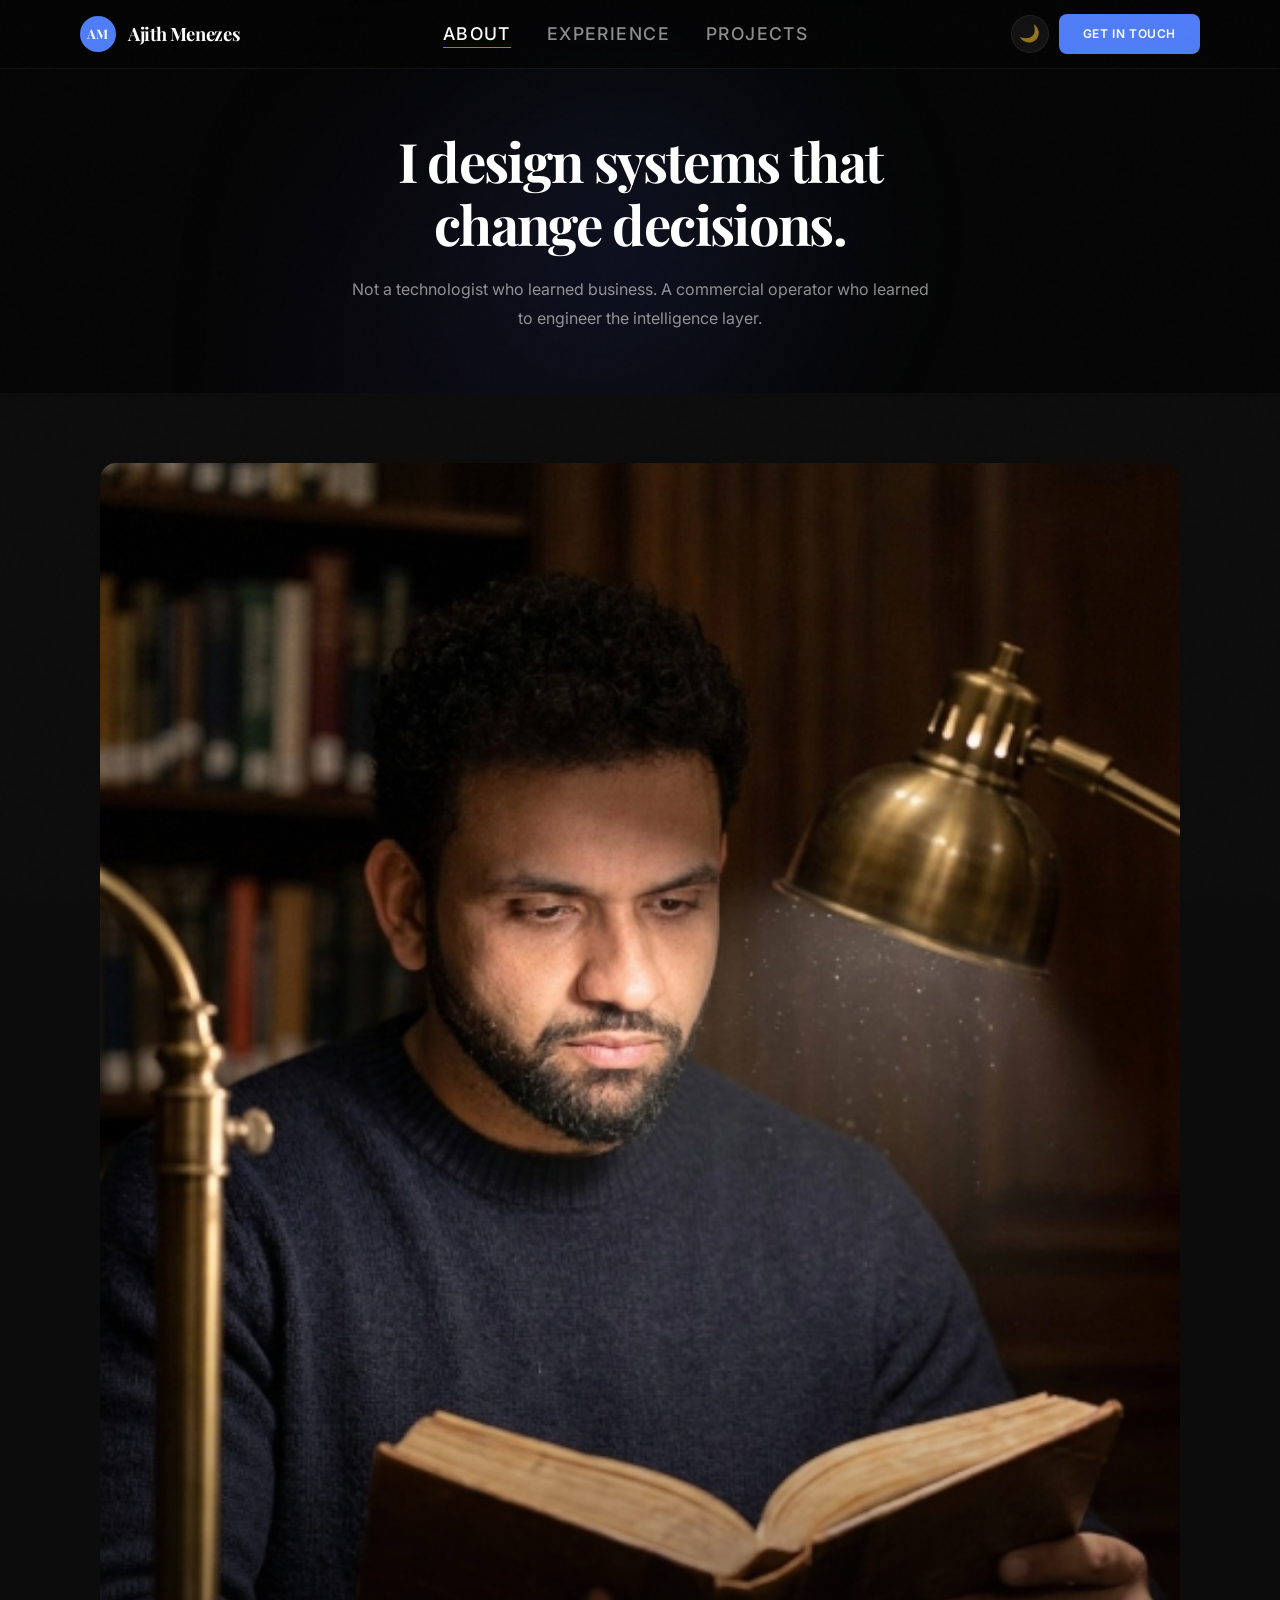
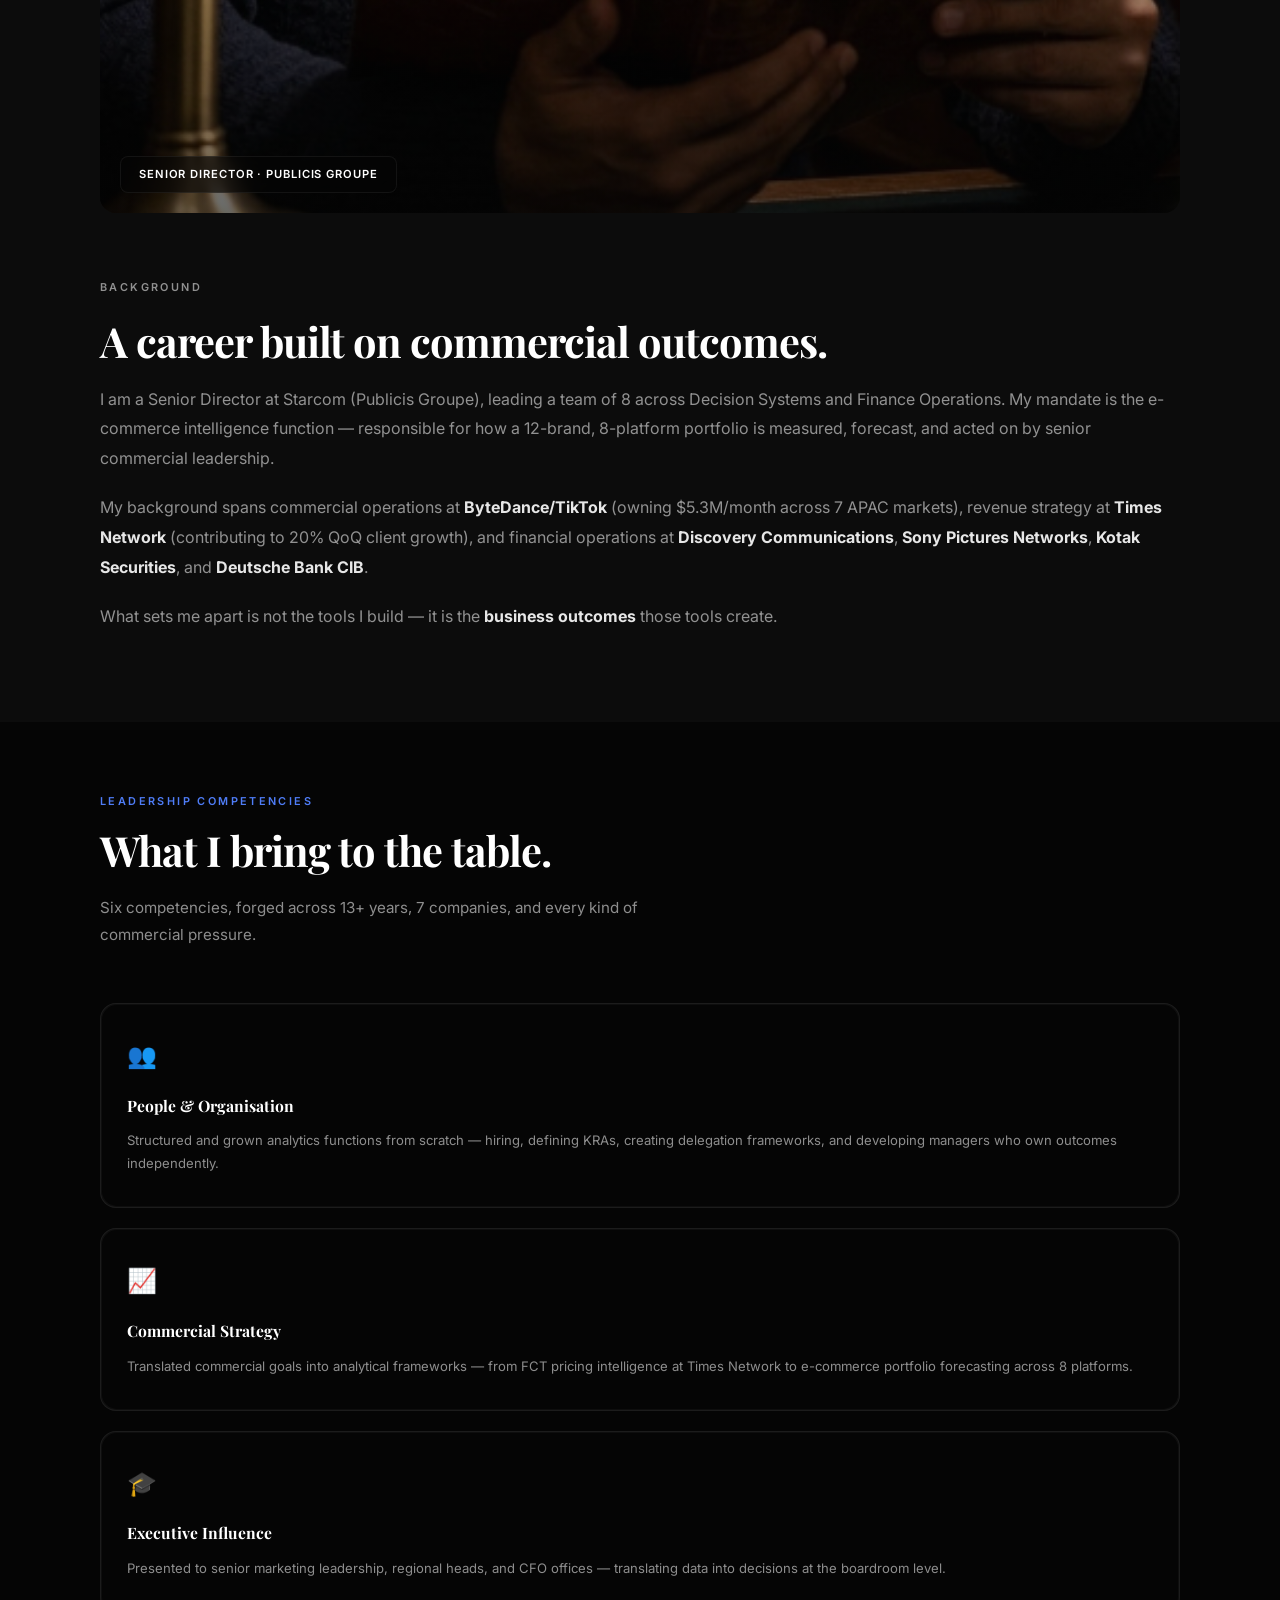
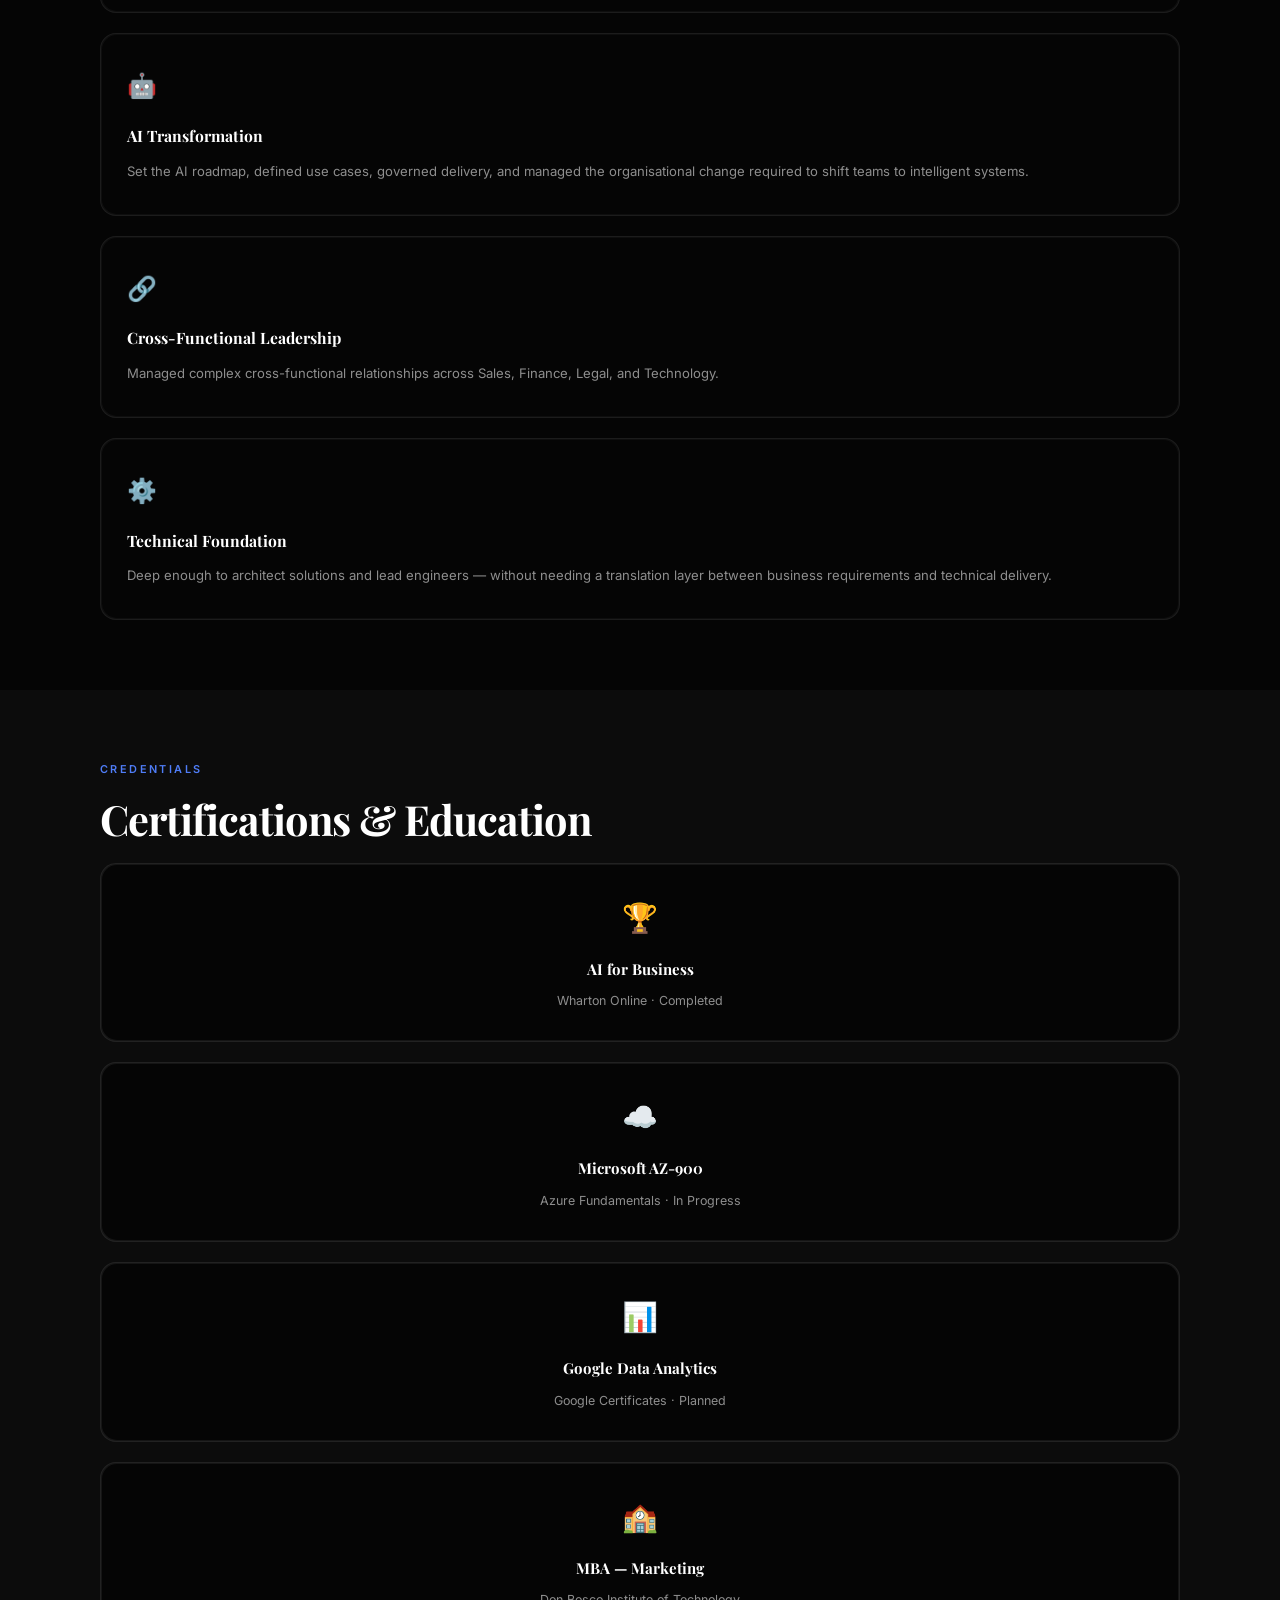
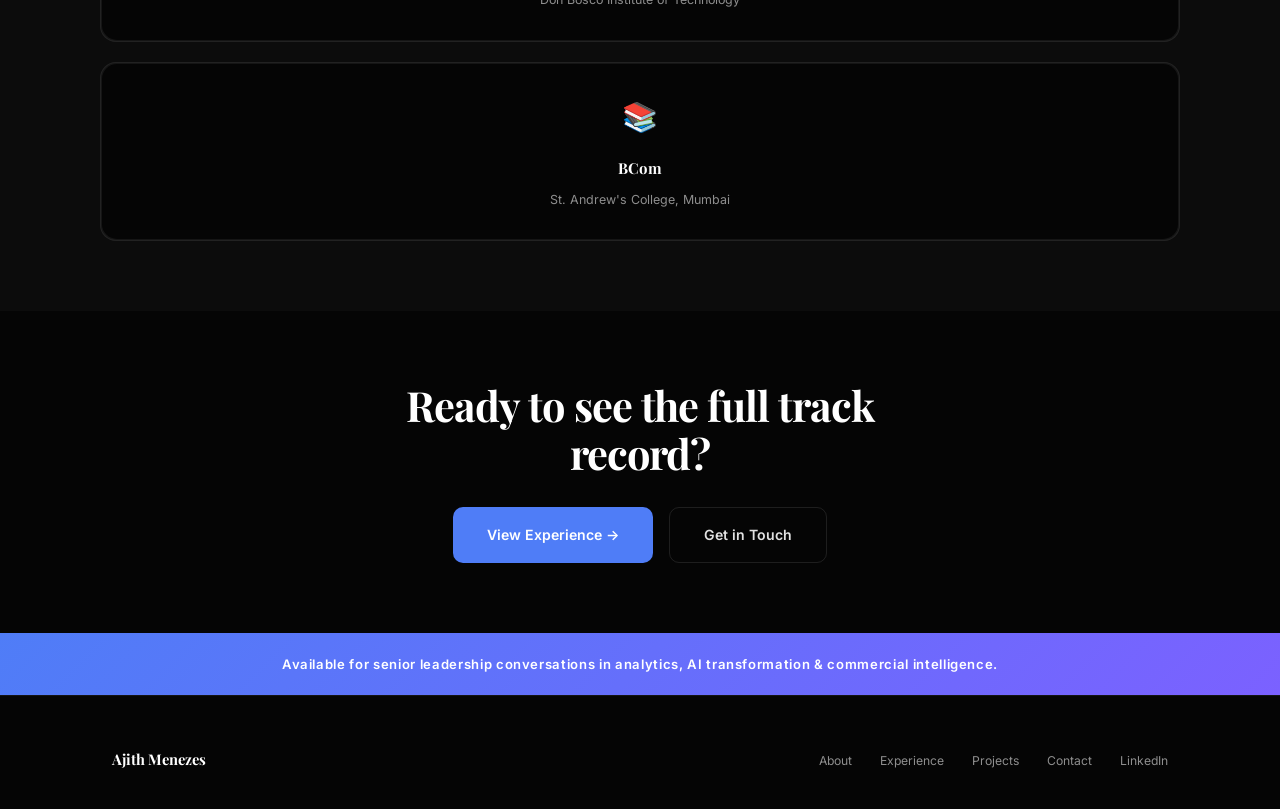
==== about.html @ eeacd7fd "Add files via upload" ====
<!DOCTYPE html>
<html lang="en" data-theme="dark">
<head>
  <meta charset="UTF-8" />
  <meta name="viewport" content="width=device-width, initial-scale=1.0" />
  <title>About — Ajith Menezes</title>
  <meta name="description" content="A commercial operator who learned to engineer the intelligence layer." />
  <link rel="icon" href="data:image/svg+xml,<svg xmlns='http://www.w3.org/2000/svg' viewBox='0 0 64 64'><rect width='64' height='64' rx='8' fill='%231B4FD8'/><text x='50%25' y='50%25' dominant-baseline='central' text-anchor='middle' font-family='Georgia,serif' font-weight='700' font-size='22' fill='white'>AM</text></svg>" />
  <link rel="preconnect" href="https://fonts.googleapis.com" />
  <link rel="preconnect" href="https://fonts.gstatic.com" crossorigin />
  <link href="https://fonts.googleapis.com/css2?family=DM+Serif+Display&family=Inter:wght@400;500;600;700&family=Playfair+Display:wght@700&display=swap" rel="stylesheet" />
  <link rel="stylesheet" href="styles.css" />
  <script>(function(){var t=localStorage.getItem("theme")||"dark";document.documentElement.setAttribute("data-theme",t)})();</script>
</head>
<body>

  <a href="#main" class="skip-link">Skip to main content</a>
  <div class="nav-overlay" aria-hidden="true"></div>
  <nav class="nav" role="navigation" aria-label="Main Navigation">
    <div class="nav-inner">
      <a href="index.html" class="nav-logo"><span class="nav-initials">AM</span> Ajith Menezes</a>
      <ul class="nav-links"><li><a href="about.html" class="active">About</a></li><li><a href="experience.html">Experience</a></li><li><a href="projects.html">Projects</a></li></ul>
      <div class="nav-actions"><button class="theme-toggle" aria-label="Toggle theme">&#127769;</button><button class="menu-toggle" aria-label="Open menu" aria-expanded="false"><span></span><span></span><span></span></button><a href="contact.html" class="nav-cta">Get in Touch</a></div>
    </div>
  </nav>
  <main id="main">
    <section class="page-hero"><h1 class="reveal">I design systems that<br />change decisions.</h1><p class="reveal reveal-delay-1">Not a technologist who learned business. A commercial operator who learned to engineer the intelligence layer.</p></section>
    <section class="section intro"><div class="container"><div class="intro-grid">
      <div class="intro-img-wrap reveal"><img src="[data-uri]" alt="Ajith Menezes" width="500" height="625" /><span class="intro-tag">Senior Director &middot; Publicis Groupe</span></div>
      <div class="intro-text"><p class="section-label reveal">Background</p><h2 class="section-title reveal reveal-delay-1">A career built on commercial outcomes.</h2><p class="reveal reveal-delay-2">I am a Senior Director at Starcom (Publicis Groupe), leading a team of 8 across Decision Systems and Finance Operations. My mandate is the e-commerce intelligence function &mdash; responsible for how a 12-brand, 8-platform portfolio is measured, forecast, and acted on by senior commercial leadership.</p><p class="reveal reveal-delay-3">My background spans commercial operations at <strong>ByteDance/TikTok</strong> (owning $5.3M/month across 7 APAC markets), revenue strategy at <strong>Times Network</strong> (contributing to 20% QoQ client growth), and financial operations at <strong>Discovery Communications</strong>, <strong>Sony Pictures Networks</strong>, <strong>Kotak Securities</strong>, and <strong>Deutsche Bank CIB</strong>.</p><p class="reveal reveal-delay-4">What sets me apart is not the tools I build &mdash; it is the <strong>business outcomes</strong> those tools create.</p></div></div></div></section>
    <section class="section"><div class="container"><p class="section-label reveal">Leadership Competencies</p><h2 class="section-title reveal reveal-delay-1">What I bring to the table.</h2><p class="section-sub reveal reveal-delay-2">Six competencies, forged across 13+ years, 7 companies, and every kind of commercial pressure.</p><div class="feat-grid"><div class="feat-card reveal"><div class="feat-icon">&#128101;</div><h3>People &amp; Organisation</h3><p>Structured and grown analytics functions from scratch &mdash; hiring, defining KRAs, creating delegation frameworks, and developing managers who own outcomes independently.</p></div><div class="feat-card reveal reveal-delay-1"><div class="feat-icon">&#128200;</div><h3>Commercial Strategy</h3><p>Translated commercial goals into analytical frameworks &mdash; from FCT pricing intelligence at Times Network to e-commerce portfolio forecasting across 8 platforms.</p></div><div class="feat-card reveal reveal-delay-2"><div class="feat-icon">&#127891;</div><h3>Executive Influence</h3><p>Presented to senior marketing leadership, regional heads, and CFO offices &mdash; translating data into decisions at the boardroom level.</p></div><div class="feat-card reveal reveal-delay-3"><div class="feat-icon">&#129302;</div><h3>AI Transformation</h3><p>Set the AI roadmap, defined use cases, governed delivery, and managed the organisational change required to shift teams to intelligent systems.</p></div><div class="feat-card reveal reveal-delay-4"><div class="feat-icon">&#128279;</div><h3>Cross-Functional Leadership</h3><p>Managed complex cross-functional relationships across Sales, Finance, Legal, and Technology.</p></div><div class="feat-card reveal reveal-delay-5"><div class="feat-icon">&#9881;&#65039;</div><h3>Technical Foundation</h3><p>Deep enough to architect solutions and lead engineers &mdash; without needing a translation layer between business requirements and technical delivery.</p></div></div></div></section>
    <section class="section" style="background:var(--bg-alt);"><div class="container"><p class="section-label reveal">Credentials</p><h2 class="section-title reveal reveal-delay-1">Certifications &amp; Education</h2><div class="cert-grid"><div class="cert-card reveal"><div class="cert-icon">&#127942;</div><h4>AI for Business</h4><p>Wharton Online &middot; Completed</p></div><div class="cert-card reveal reveal-delay-1"><div class="cert-icon">&#9729;&#65039;</div><h4>Microsoft AZ-900</h4><p>Azure Fundamentals &middot; In Progress</p></div><div class="cert-card reveal reveal-delay-2"><div class="cert-icon">&#128202;</div><h4>Google Data Analytics</h4><p>Google Certificates &middot; Planned</p></div></div><div class="cert-grid" style="margin-top:20px;"><div class="cert-card reveal"><div class="cert-icon">&#127979;</div><h4>MBA &mdash; Marketing</h4><p>Don Bosco Institute of Technology</p></div><div class="cert-card reveal reveal-delay-1"><div class="cert-icon">&#128218;</div><h4>BCom</h4><p>St. Andrew&#39;s College, Mumbai</p></div></div></div></section>
    <section class="section" style="text-align:center;"><div class="container"><h2 class="section-title reveal" style="max-width:600px;margin:0 auto;">Ready to see the full track record?</h2><div class="hero-btns reveal reveal-delay-1" style="justify-content:center;margin-top:30px;"><a href="experience.html" class="btn-primary">View Experience &rarr;</a><a href="contact.html" class="btn-outline">Get in Touch</a></div></div></section>
  </main>

  <section class="open-bar"><p>Available for senior leadership conversations in analytics, AI transformation &amp; commercial intelligence.</p></section>
  <footer class="footer" role="contentinfo"><div class="footer-inner"><div class="footer-left">Ajith Menezes</div><ul class="footer-links"><li><a href="about.html">About</a></li><li><a href="experience.html">Experience</a></li><li><a href="projects.html">Projects</a></li><li><a href="contact.html">Contact</a></li><li><a href="https://www.linkedin.com/in/ajith-m-36b54a186" target="_blank" rel="noopener noreferrer">LinkedIn</a></li></ul></div></footer>

  <script>
    (()=>{const r=document.querySelectorAll(".reveal");if(!r.length)return;const o=new IntersectionObserver(e=>{e.forEach(en=>{if(en.isIntersecting){en.target.classList.add("active");o.unobserve(en.target)}})},{threshold:.12,rootMargin:"0px 0px -30px 0px"});r.forEach(el=>o.observe(el))})();
  </script>

<script>
  (()=>{
    const menuBtn = document.querySelector('.menu-toggle');
    const navLinks = document.querySelector('.nav-links');
    const overlay = document.querySelector('.nav-overlay');
    if (!menuBtn || !navLinks || !overlay) return;

    function openMenu() {
      navLinks.classList.add('open');
      overlay.classList.add('open');
      menuBtn.setAttribute('aria-expanded', 'true');
      document.body.style.overflow = 'hidden';
    }

    function closeMenu() {
      navLinks.classList.remove('open');
      overlay.classList.remove('open');
      menuBtn.setAttribute('aria-expanded', 'false');
      document.body.style.overflow = '';
    }

    menuBtn.addEventListener('click', () => {
      navLinks.classList.contains('open') ? closeMenu() : openMenu();
    });

    overlay.addEventListener('click', closeMenu);

    navLinks.querySelectorAll('a').forEach(a => {
      a.addEventListener('click', closeMenu);
    });

    document.addEventListener('keydown', e => {
      if (e.key === 'Escape') closeMenu();
    });
  })();
</script>
</body></html>
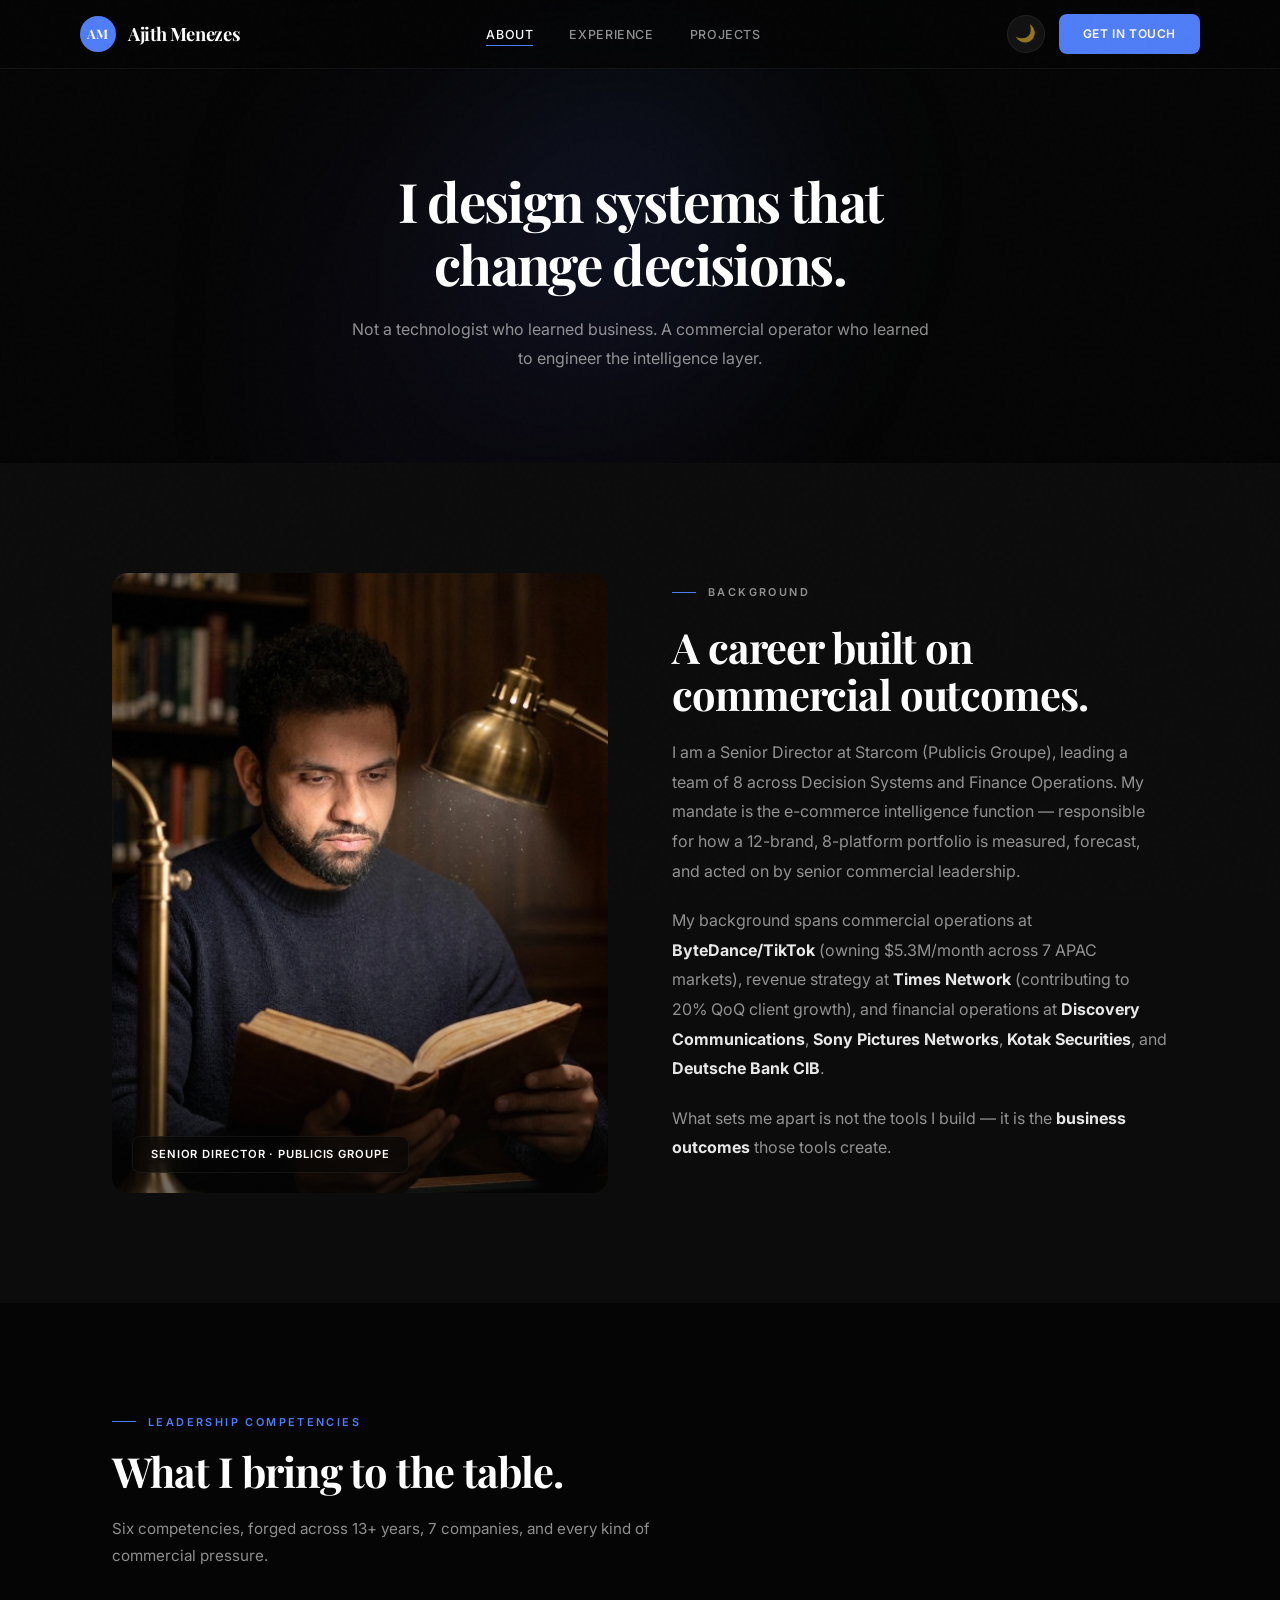
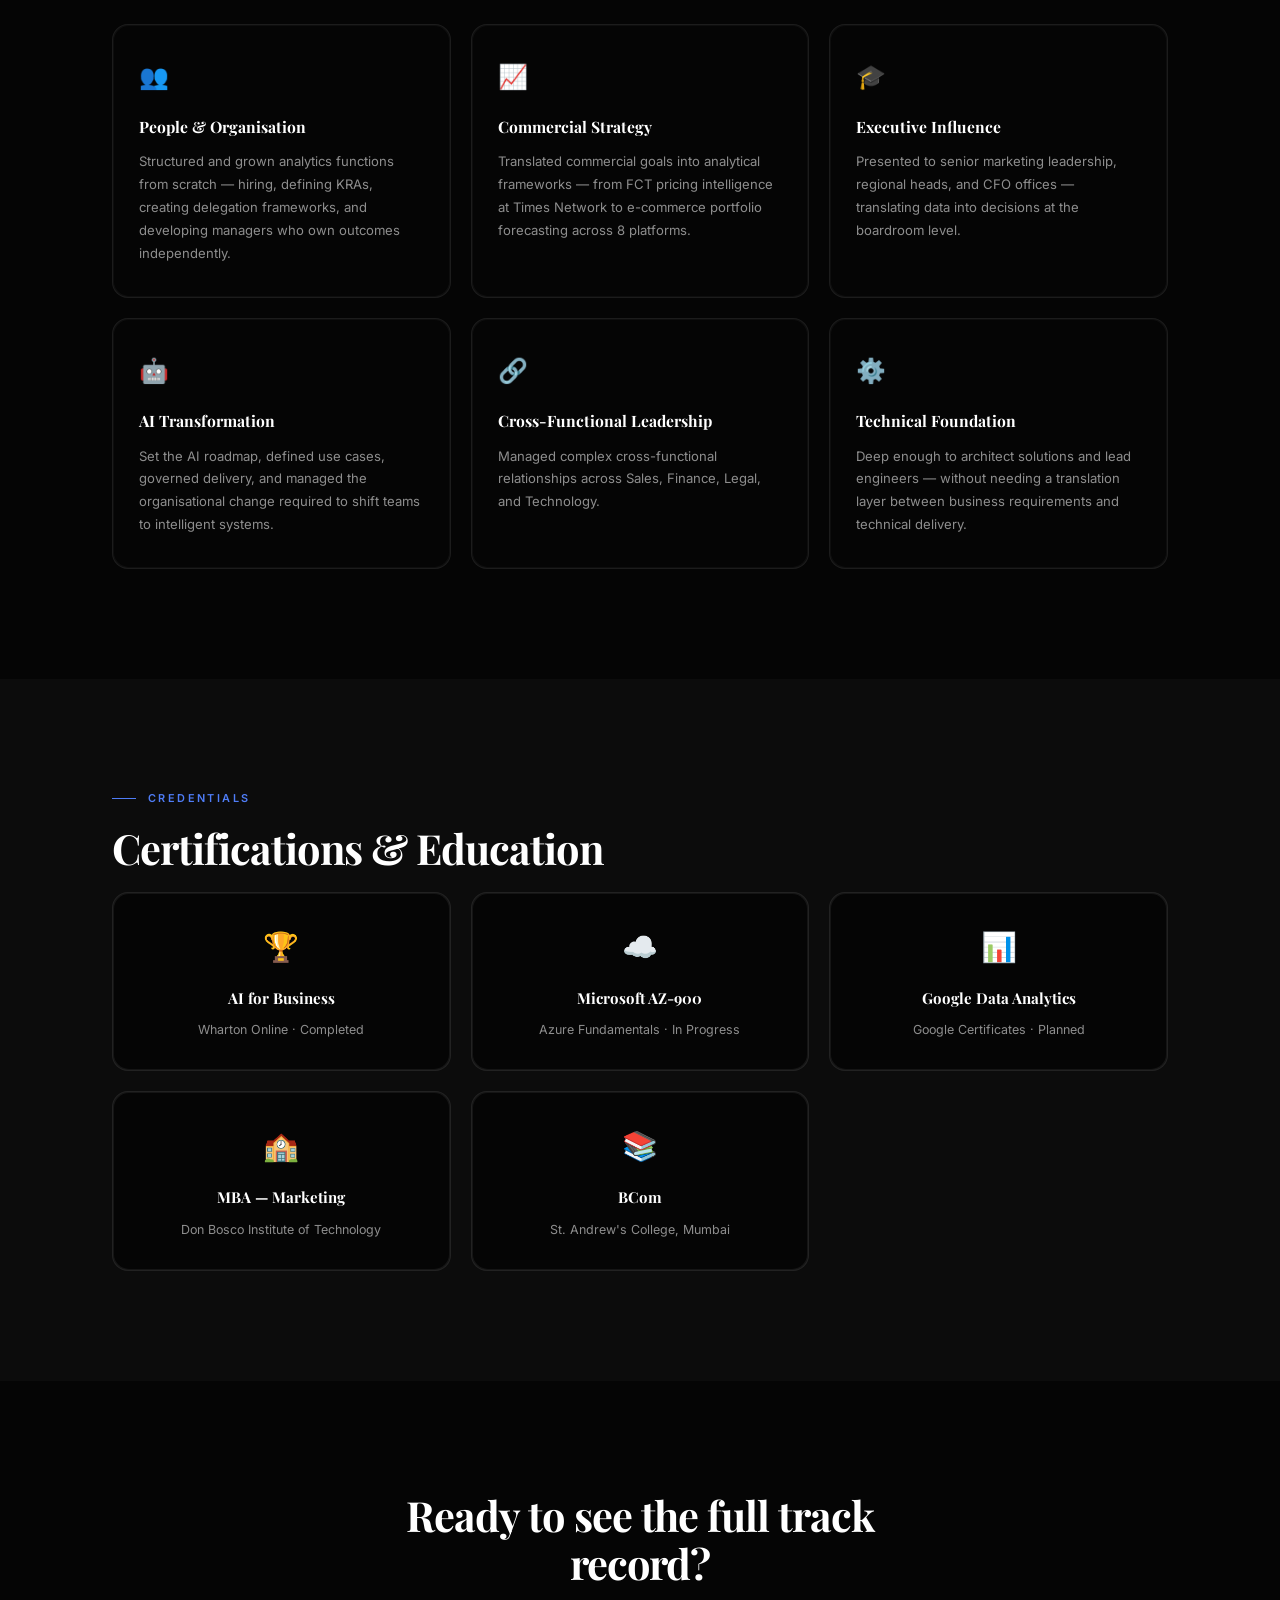
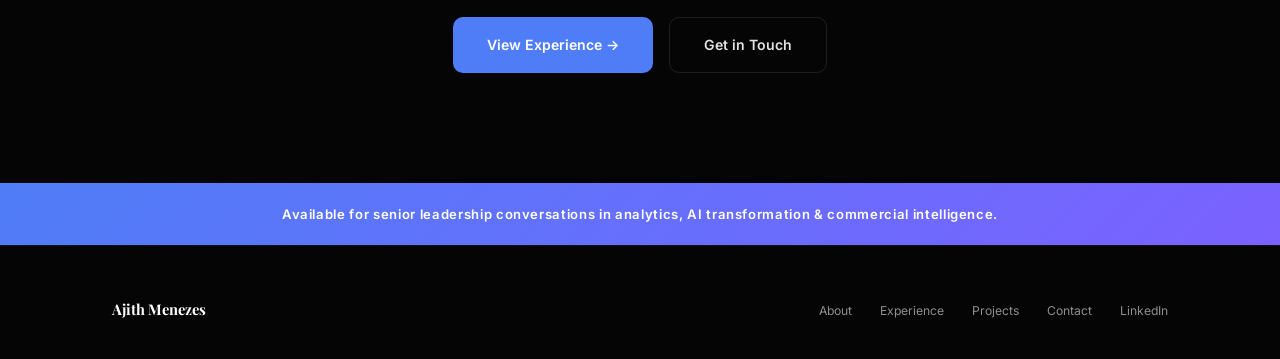
==== commit 8920b2ac: "Add files via upload" ====
--- a/about.html
+++ b/about.html
@@ -34,46 +34,12 @@
   </main>
 
   <section class="open-bar"><p>Available for senior leadership conversations in analytics, AI transformation &amp; commercial intelligence.</p></section>
-  <footer class="footer" role="contentinfo"><div class="footer-inner"><div class="footer-left">Ajith Menezes</div><ul class="footer-links"><li><a href="about.html">About</a></li><li><a href="experience.html">Experience</a></li><li><a href="projects.html">Projects</a></li><li><a href="contact.html">Contact</a></li><li><a href="https://www.linkedin.com/in/ajith-m-36b54a186" target="_blank" rel="noopener noreferrer">LinkedIn</a></li></ul></div></footer>
+  <footer class="footer" role="contentinfo"><div class="footer-inner"><div class="footer-left">Ajith Menezes</div><ul class="footer-links"><li><a href="about.html">About</a></li><li><a href="experience.html">Experience</a></li><li><a href="projects.html">Projects</a></li><li><a href="contact.html">Contact</a></li><li><a href="https://www.linkedin.com/in/ajithmenezes14/" target="_blank" rel="noopener noreferrer">LinkedIn</a></li></ul></div></footer>
 
   <script>
+    (()=>{const t=document.querySelector(".theme-toggle");const h=document.documentElement;function s(m){h.setAttribute("data-theme",m);localStorage.setItem("theme",m);t.innerHTML=m==="dark"?"\u{1F319}":"\u{2600}\u{FE0F}"}s(localStorage.getItem("theme")||"dark");t.addEventListener("click",()=>{s(h.getAttribute("data-theme")==="dark"?"light":"dark")})})();
+    (()=>{const t=document.querySelector(".menu-toggle");const o=document.querySelector(".nav-overlay");const b=document.body;function op(){b.classList.add("nav-open");t.setAttribute("aria-expanded","true")}function cl(){b.classList.remove("nav-open");t.setAttribute("aria-expanded","false")}t.addEventListener("click",()=>{b.classList.contains("nav-open")?cl():op()});o.addEventListener("click",cl);document.querySelectorAll(".nav-links a").forEach(l=>{l.addEventListener("click",cl)});document.addEventListener("keydown",e=>{if(e.key==="Escape")cl()})})();
     (()=>{const r=document.querySelectorAll(".reveal");if(!r.length)return;const o=new IntersectionObserver(e=>{e.forEach(en=>{if(en.isIntersecting){en.target.classList.add("active");o.unobserve(en.target)}})},{threshold:.12,rootMargin:"0px 0px -30px 0px"});r.forEach(el=>o.observe(el))})();
   </script>
 
-<script>
-  (()=>{
-    const menuBtn = document.querySelector('.menu-toggle');
-    const navLinks = document.querySelector('.nav-links');
-    const overlay = document.querySelector('.nav-overlay');
-    if (!menuBtn || !navLinks || !overlay) return;
-
-    function openMenu() {
-      navLinks.classList.add('open');
-      overlay.classList.add('open');
-      menuBtn.setAttribute('aria-expanded', 'true');
-      document.body.style.overflow = 'hidden';
-    }
-
-    function closeMenu() {
-      navLinks.classList.remove('open');
-      overlay.classList.remove('open');
-      menuBtn.setAttribute('aria-expanded', 'false');
-      document.body.style.overflow = '';
-    }
-
-    menuBtn.addEventListener('click', () => {
-      navLinks.classList.contains('open') ? closeMenu() : openMenu();
-    });
-
-    overlay.addEventListener('click', closeMenu);
-
-    navLinks.querySelectorAll('a').forEach(a => {
-      a.addEventListener('click', closeMenu);
-    });
-
-    document.addEventListener('keydown', e => {
-      if (e.key === 'Escape') closeMenu();
-    });
-  })();
-</script>
 </body></html>
--- a/styles.css
+++ b/styles.css
@@ -237,10 +237,12 @@
 
 /* RESPONSIVE */
 @media(max-width:1024px){.mandate-grid,.impact-grid,.feat-grid,.cert-grid{grid-template-columns:1fr 1fr}.stats-grid{grid-template-columns:repeat(2,1fr)}}
-
-  .nav-open .nav-links{right:0 !important;display:flex !important;pointer-events:auto !important;}.nav-links a{font-size:1.1rem;letter-spacing:.08em}
-  
-  .nav-open 
+@media(max-width:768px){
+  .menu-toggle{display:flex}
+  .nav-links{position:fixed;top:0;right:-100%;width:80%;max-width:340px;height:100vh;background:var(--mobile-nav-bg);backdrop-filter:blur(30px);flex-direction:column;justify-content:center;gap:32px;padding:40px;transition:right .4s cubic-bezier(.22,1,.36,1);border-left:1px solid var(--border);z-index:1050}
+  .nav-open .nav-links{right:0}.nav-links a{font-size:1.1rem;letter-spacing:.08em}
+  .nav-overlay{display:none;position:fixed;inset:0;background:rgba(0,0,0,.7);backdrop-filter:blur(4px);z-index:1040}
+  .nav-open .nav-overlay{display:block}
   .hero-split{grid-template-columns:1fr;min-height:auto}
   .hero-content{padding:120px 20px 40px}
   .hero-photo{height:50vh;order:-1}
@@ -251,86 +253,4 @@
   .hero{padding:120px 0 60px;min-height:auto}
   .nav{padding:0 20px}.container{padding:0 20px}
   .section-label::before{display:none}.nav-actions{gap:10px}
-}
-to{opacity:1}}
-
-
-
-
-/* ── MOBILE NAV ── */
-.nav-overlay {
-  display: none;
-  position: fixed;
-  inset: 0;
-  background: rgba(0,0,0,0.75);
-  z-index: 1040;
-  cursor: pointer;
-}
-
-@media (max-width: 768px) {
-  .menu-toggle { display: flex; }
-  .nav-cta { display: none; }
-
-  .nav-links {
-    display: none;
-    position: fixed;
-    top: 0;
-    right: 0;
-    width: 75%;
-    max-width: 300px;
-    height: 100vh;
-    background: var(--mobile-nav-bg);
-    flex-direction: column;
-    justify-content: center;
-    align-items: flex-start;
-    gap: 28px;
-    padding: 60px 40px;
-    z-index: 1200;
-    border-left: 1px solid var(--border);
-  }
-
-  .nav-links.open {
-    display: flex;
-  }
-
-  .nav-overlay.open {
-    display: block;
-  }
-
-  .nav-links a {
-    font-size: 1.2rem;
-    letter-spacing: .06em;
-    color: var(--text-heading);
-    padding: 8px 0;
-    display: block;
-    width: 100%;
-  }
-
-  .nav-links a:hover,
-  .nav-links a.active {
-    color: var(--accent);
-  }
-
-  .nav-links a::after { display: none; }
-
-  .hero-split { grid-template-columns: 1fr; min-height: auto; }
-  .hero-content { padding: 120px 20px 40px; }
-  .hero-photo { height: 50vh; order: -1; }
-  .hero-name-big { font-size: clamp(2.4rem,8vw,3.4rem); }
-  .intro-grid,.explore-grid,.impact-grid,.mandate-grid,.work-grid,.testimonials-grid,.feat-grid,.cert-grid,.contact-grid,.stats-grid { grid-template-columns: 1fr; }
-  .hero h1 { font-size: clamp(1.8rem,7vw,2.6rem); }
-  .section { padding: 70px 0; }
-  .page-hero { padding: 130px 0 60px; }
-  .hero { padding: 120px 0 60px; min-height: auto; }
-  .nav { padding: 0 20px; }
-  .container { padding: 0 20px; }
-  .section-label::before { display: none; }
-  .nav-actions { gap: 10px; }
-  .footer-inner { flex-direction: column; gap: 16px; }
-  .footer-links { flex-wrap: wrap; gap: 16px; }
-}
-
-@media (max-width: 1024px) {
-  .mandate-grid,.impact-grid,.feat-grid,.cert-grid { grid-template-columns: 1fr 1fr; }
-  .stats-grid { grid-template-columns: repeat(2,1fr); }
-}
+}
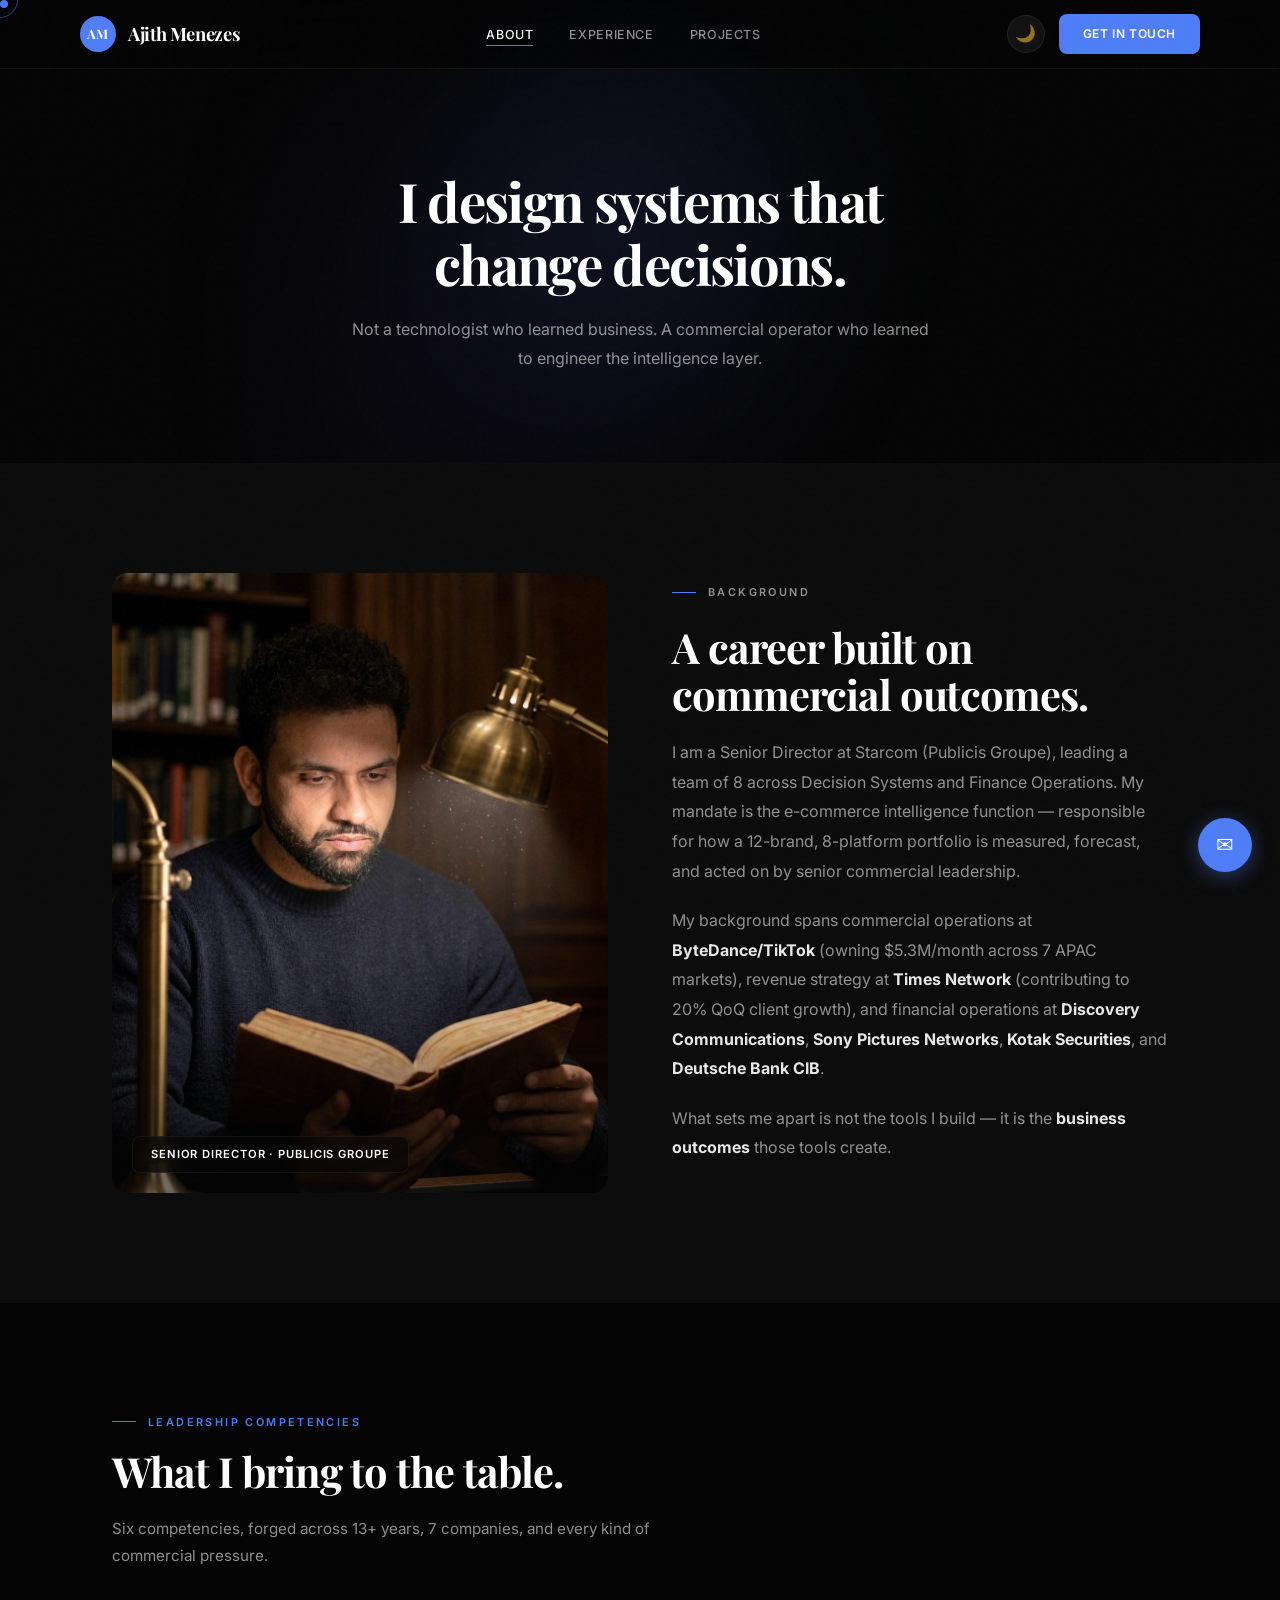
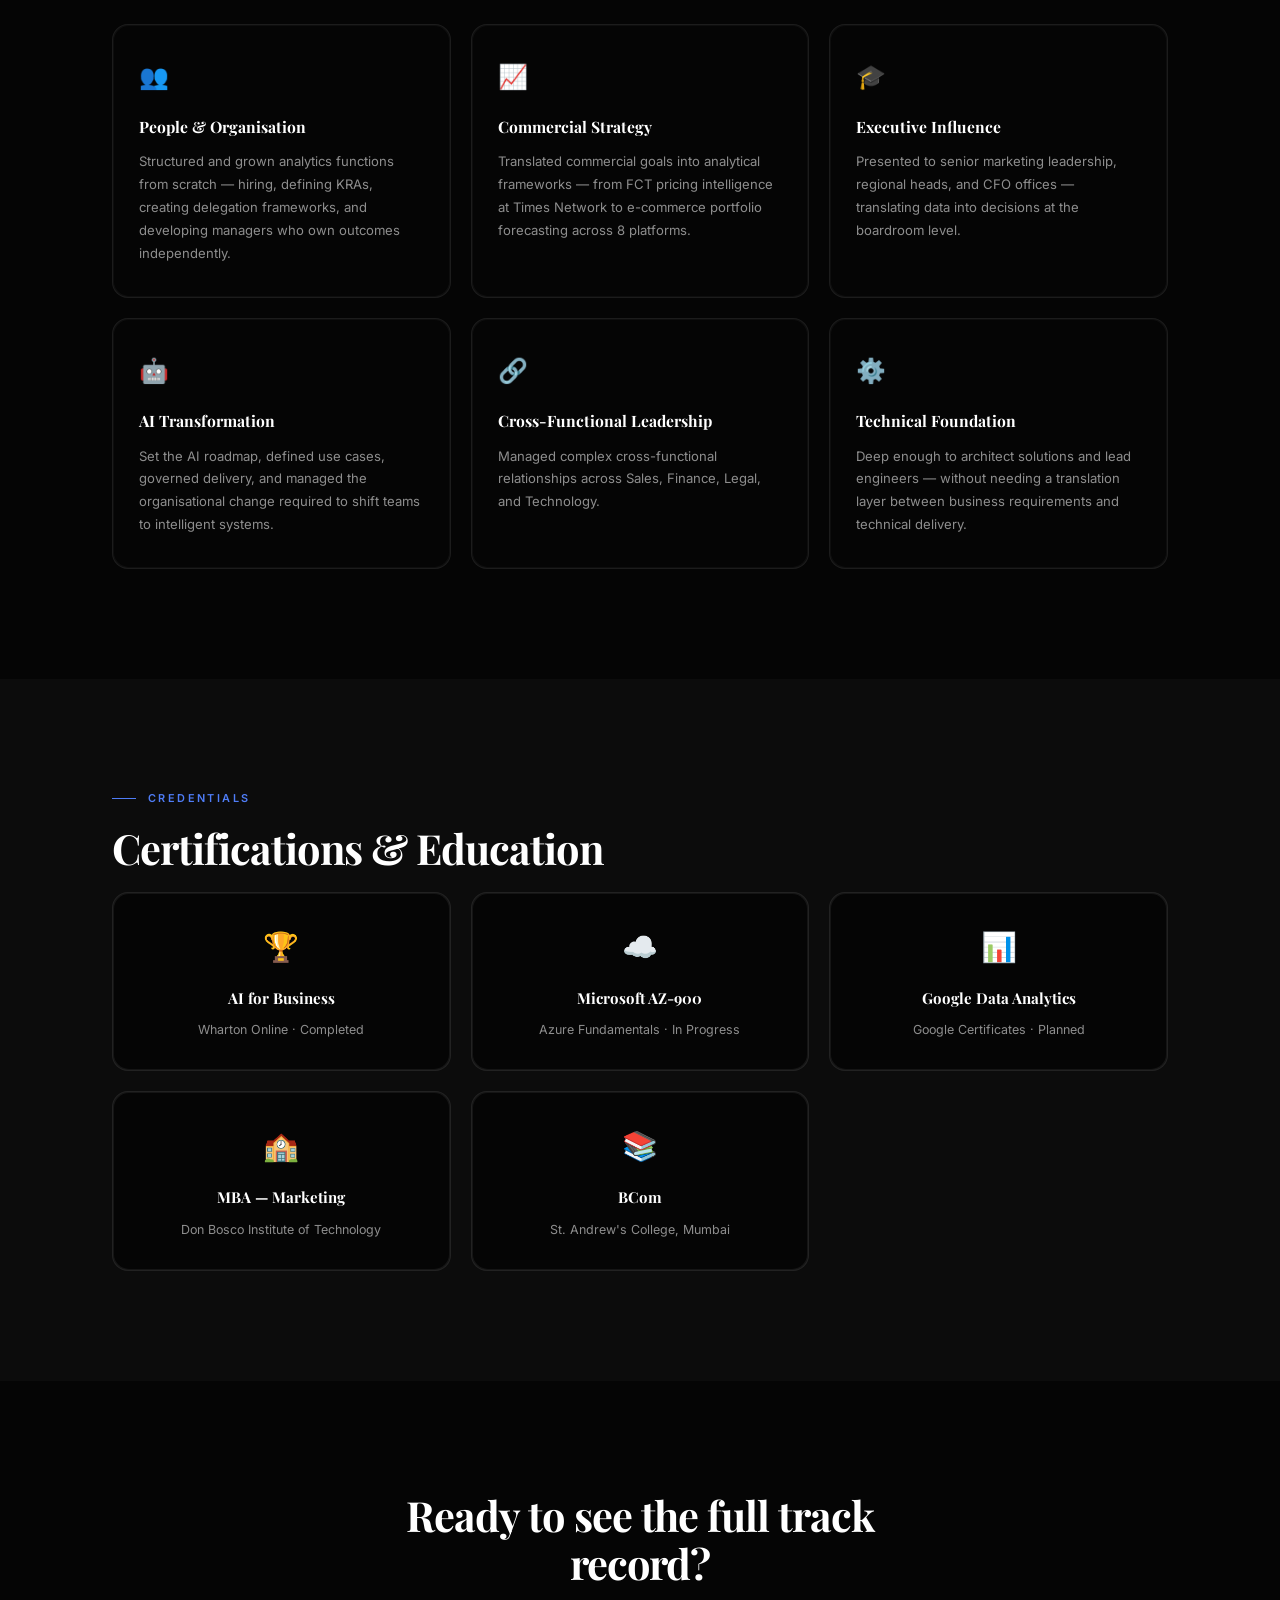
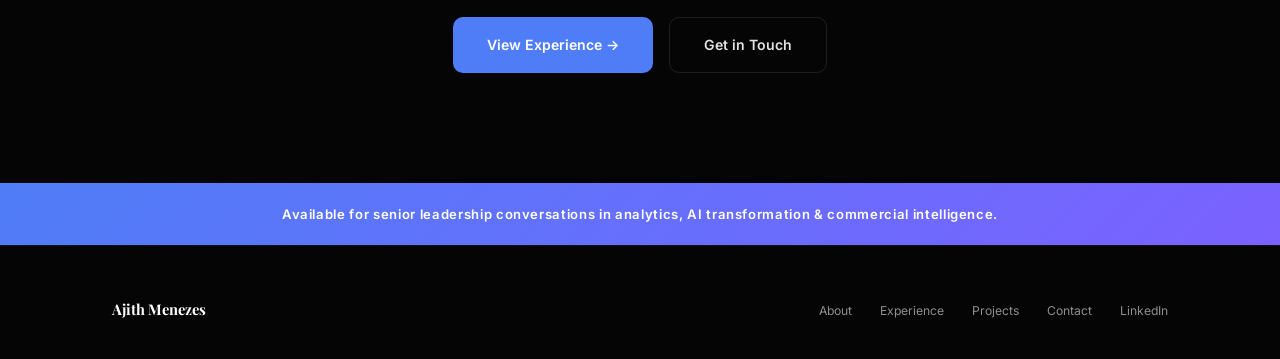
==== commit 3db0a26a: "Add files via upload" ====
--- a/about.html
+++ b/about.html
@@ -13,13 +13,15 @@
   <script>(function(){var t=localStorage.getItem("theme")||"dark";document.documentElement.setAttribute("data-theme",t)})();</script>
 </head>
 <body>
+<div class="splash-screen" id="splash"><div class="splash-initials">AM</div><div class="splash-bar"></div></div>
+
 
   <a href="#main" class="skip-link">Skip to main content</a>
   <div class="nav-overlay" aria-hidden="true"></div>
   <nav class="nav" role="navigation" aria-label="Main Navigation">
     <div class="nav-inner">
       <a href="index.html" class="nav-logo"><span class="nav-initials">AM</span> Ajith Menezes</a>
-      <ul class="nav-links"><li><a href="about.html" class="active">About</a></li><li><a href="experience.html">Experience</a></li><li><a href="projects.html">Projects</a></li></ul>
+      <ul class="nav-links"><button class="nav-close-btn" aria-label="Close menu"><svg viewBox="0 0 24 24" fill="none"><line x1="6" y1="6" x2="18" y2="18"/><line x1="18" y1="6" x2="6" y2="18"/></svg></button><li><a href="about.html" class="active">About</a></li><li><a href="experience.html">Experience</a></li><li><a href="projects.html">Projects</a></li></ul>
       <div class="nav-actions"><button class="theme-toggle" aria-label="Toggle theme">&#127769;</button><button class="menu-toggle" aria-label="Open menu" aria-expanded="false"><span></span><span></span><span></span></button><a href="contact.html" class="nav-cta">Get in Touch</a></div>
     </div>
   </nav>
@@ -42,4 +44,17 @@
     (()=>{const r=document.querySelectorAll(".reveal");if(!r.length)return;const o=new IntersectionObserver(e=>{e.forEach(en=>{if(en.isIntersecting){en.target.classList.add("active");o.unobserve(en.target)}})},{threshold:.12,rootMargin:"0px 0px -30px 0px"});r.forEach(el=>o.observe(el))})();
   </script>
 
+
+<script>
+(function(){var s=document.getElementById("splash");if(s){setTimeout(function(){s.classList.add("hide");setTimeout(function(){s.remove()},600)},1500)}})();
+(function(){var cb=document.querySelector(".nav-close-btn");if(cb){cb.addEventListener("click",function(){document.body.classList.remove("nav-open");var mt=document.querySelector(".menu-toggle");if(mt)mt.setAttribute("aria-expanded","false")})}document.querySelectorAll(".nav-links a").forEach(function(l){l.addEventListener("click",function(){document.body.classList.remove("nav-open")})})})();
+(function(){if(window.matchMedia("(hover:none)").matches||window.innerWidth<769)return;var dot=document.createElement("div");dot.className="cursor-dot";var ring=document.createElement("div");ring.className="cursor-ring";document.body.appendChild(dot);document.body.appendChild(ring);var mx=0,my=0,dx=0,dy=0;document.addEventListener("mousemove",function(e){mx=e.clientX;my=e.clientY;dot.style.transform="translate("+(mx-4)+"px,"+(my-4)+"px)"},{ passive:true});function anim(){dx+=(mx-dx)*.12;dy+=(my-dy)*.12;ring.style.transform="translate("+(dx-18)+"px,"+(dy-18)+"px)";requestAnimationFrame(anim)}anim();document.querySelectorAll("a,button,.btn-primary,.btn-outline,.nav-cta,.explore-card,.work-link").forEach(function(el){el.addEventListener("mouseenter",function(){document.body.classList.add("cursor-hover")});el.addEventListener("mouseleave",function(){document.body.classList.remove("cursor-hover")})})})();
+(function(){var bar=document.createElement("div");bar.className="scroll-progress";document.body.appendChild(bar);window.addEventListener("scroll",function(){var h=document.documentElement.scrollHeight-window.innerHeight;bar.style.width=(h>0?(window.scrollY/h)*100:0)+"%"},{passive:true})})();
+(function(){var ov=document.createElement("div");ov.className="page-transition";document.body.appendChild(ov);document.addEventListener("click",function(e){var a=e.target.closest("a");if(!a)return;var h=a.getAttribute("href");if(!h||a.hasAttribute("target")||h.startsWith("http")||h.startsWith("mailto:")||h.startsWith("tel:")||h.startsWith("#")||!h.endsWith(".html"))return;e.preventDefault();ov.classList.add("active");setTimeout(function(){window.location.href=h},350)})})();
+(function(){if(window.matchMedia("(hover:none)").matches)return;document.querySelectorAll(".btn-primary,.btn-outline,.nav-cta").forEach(function(b){b.addEventListener("mousemove",function(e){var r=b.getBoundingClientRect();b.style.transform="translate("+((e.clientX-r.left-r.width/2)*.3)+"px,"+((e.clientY-r.top-r.height/2)*.3)+"px)"});b.addEventListener("mouseleave",function(){b.style.transform="translate(0,0)"})})})();
+(function(){if(window.matchMedia("(hover:none)").matches)return;document.querySelectorAll(".impact-card,.mandate-card,.explore-card,.work-card,.feat-card,.cert-card").forEach(function(c){c.addEventListener("mousemove",function(e){var r=c.getBoundingClientRect();var x=(e.clientX-r.left)/r.width-.5;var y=(e.clientY-r.top)/r.height-.5;c.style.transform="perspective(800px) rotateY("+(x*8)+"deg) rotateX("+(-y*8)+"deg) translateY(-6px)";c.style.boxShadow="var(--shadow-glow)"});c.addEventListener("mouseleave",function(){c.style.transform="";c.style.boxShadow=""})})})();
+(function(){var f=document.createElement("a");f.className="fab-contact";f.href="contact.html";f.setAttribute("aria-label","Contact me");f.innerHTML='&#9993;<span class="fab-tooltip">Get in Touch</span>';document.body.appendChild(f)})();
+(function(){var b=document.createElement("button");b.className="back-to-top";b.innerHTML="&#8593;";b.setAttribute("aria-label","Back to top");document.body.appendChild(b);window.addEventListener("scroll",function(){b.classList.toggle("visible",window.scrollY>300)},{passive:true});b.addEventListener("click",function(){window.scrollTo({top:0,behavior:"smooth"})})})();
+(function(){[{p:"og:title",c:"Ajith Menezes | Decision Systems Leader"},{p:"og:description",c:"Senior Director, Decision Systems & Revenue Analytics at Publicis Groupe."},{p:"og:type",c:"website"},{p:"twitter:card",c:"summary"},{p:"twitter:title",c:"Ajith Menezes | Decision Systems Leader"}].forEach(function(m){if(!document.querySelector('meta[property="'+m.p+'"]')&&!document.querySelector('meta[name="'+m.p+'"]')){var t=document.createElement("meta");t.setAttribute(m.p.startsWith("og:")?"property":"name",m.p);t.setAttribute("content",m.c);document.head.appendChild(t)}})})();
+</script>
 </body></html>
--- a/styles.css
+++ b/styles.css
@@ -239,10 +239,13 @@
 @media(max-width:1024px){.mandate-grid,.impact-grid,.feat-grid,.cert-grid{grid-template-columns:1fr 1fr}.stats-grid{grid-template-columns:repeat(2,1fr)}}
 @media(max-width:768px){
   .menu-toggle{display:flex}
-  .nav-links{position:fixed;top:0;right:-100%;width:80%;max-width:340px;height:100vh;background:var(--mobile-nav-bg);backdrop-filter:blur(30px);flex-direction:column;justify-content:center;gap:32px;padding:40px;transition:right .4s cubic-bezier(.22,1,.36,1);border-left:1px solid var(--border);z-index:1050}
-  .nav-open .nav-links{right:0}.nav-links a{font-size:1.1rem;letter-spacing:.08em}
-  .nav-overlay{display:none;position:fixed;inset:0;background:rgba(0,0,0,.7);backdrop-filter:blur(4px);z-index:1040}
+  .nav-links{position:fixed;top:0;right:-100%;width:80%;max-width:340px;height:100vh;background:var(--mobile-nav-bg);backdrop-filter:blur(30px);-webkit-backdrop-filter:blur(30px);flex-direction:column;justify-content:center;gap:32px;padding:40px;transition:right .4s cubic-bezier(.22,1,.36,1),opacity .3s ease;border-left:1px solid var(--border);z-index:1050;opacity:0}
+  .nav-open .nav-links{right:0;opacity:1}
+  .nav-links a{font-size:1.1rem;letter-spacing:.08em}
+  .nav-close-btn{display:flex}
+  .nav-overlay{display:none;position:fixed;inset:0;background:rgba(0,0,0,.7);backdrop-filter:blur(4px);-webkit-backdrop-filter:blur(4px);z-index:1040}
   .nav-open .nav-overlay{display:block}
+  .nav-cta{display:none !important}
   .hero-split{grid-template-columns:1fr;min-height:auto}
   .hero-content{padding:120px 20px 40px}
   .hero-photo{height:50vh;order:-1}
@@ -253,4 +256,45 @@
   .hero{padding:120px 0 60px;min-height:auto}
   .nav{padding:0 20px}.container{padding:0 20px}
   .section-label::before{display:none}.nav-actions{gap:10px}
-}+  .hero-btns{flex-direction:column;align-items:stretch}
+  .hero-btns .btn-primary,.hero-btns .btn-outline{text-align:center;justify-content:center}
+  .contact-photo{aspect-ratio:1/1}
+  .fab-contact{bottom:20px;right:20px;width:48px;height:48px;font-size:1.1rem}
+  .back-to-top{bottom:78px;right:20px;width:38px;height:38px}
+  .testimonial-track{flex-direction:column}
+  .testimonial-track .testimonial-card{min-width:100%;margin-right:0;margin-bottom:20px}
+}
+
+/* SPLASH */
+.splash-screen{position:fixed;inset:0;z-index:99999;background:var(--bg);display:flex;align-items:center;justify-content:center;flex-direction:column;transition:opacity .6s ease,visibility .6s ease}
+.splash-screen.hide{opacity:0;visibility:hidden;pointer-events:none}
+.splash-initials{width:80px;height:80px;border-radius:50%;background:var(--accent);display:flex;align-items:center;justify-content:center;font-family:var(--font-heading);font-size:1.6rem;font-weight:700;color:#fff;animation:splashPulse 1.2s ease-in-out infinite alternate}
+.splash-bar{width:120px;height:3px;border-radius:3px;background:var(--border);margin-top:24px;overflow:hidden;position:relative}
+.splash-bar::after{content:'';position:absolute;left:0;top:0;height:100%;width:0;background:linear-gradient(90deg,var(--accent),var(--accent-2));border-radius:3px;animation:splashLoad 1.4s ease-in-out forwards}
+@keyframes splashPulse{0%{transform:scale(1);box-shadow:0 0 0 0 rgba(79,125,247,.3)}100%{transform:scale(1.06);box-shadow:0 0 30px 10px rgba(79,125,247,.08)}}
+@keyframes splashLoad{0%{width:0}100%{width:100%}}
+.nav-close-btn{display:none;position:absolute;top:24px;right:24px;width:40px;height:40px;border-radius:50%;background:var(--toggle-bg);border:1px solid var(--border);cursor:pointer;align-items:center;justify-content:center;transition:all var(--transition);z-index:1060;padding:0}
+.nav-close-btn svg{width:18px;height:18px;stroke:var(--text-dim);stroke-width:2;transition:stroke var(--transition)}
+.nav-close-btn:hover{background:var(--accent-glow);border-color:var(--accent)}
+.nav-close-btn:hover svg{stroke:var(--accent)}
+.cursor-dot{position:fixed;top:0;left:0;width:8px;height:8px;border-radius:50%;background:var(--accent);pointer-events:none;z-index:99998;transition:transform .15s ease;mix-blend-mode:difference}
+.cursor-ring{position:fixed;top:0;left:0;width:36px;height:36px;border-radius:50%;border:1.5px solid var(--accent);pointer-events:none;z-index:99997;transition:transform .08s ease,width .3s ease,height .3s ease,border-color .3s ease;opacity:.5}
+body.cursor-hover .cursor-ring{width:56px;height:56px;border-color:var(--accent-2);opacity:.3}
+body.cursor-hover .cursor-dot{transform:scale(2.5);opacity:.6}
+@media(max-width:768px){.cursor-dot,.cursor-ring{display:none!important}}
+@media(hover:none){.cursor-dot,.cursor-ring{display:none!important}}
+.scroll-progress{position:fixed;top:0;left:0;height:3px;background:linear-gradient(90deg,var(--accent),var(--accent-2),var(--accent-3));z-index:10001;width:0;border-radius:0 2px 2px 0}
+.page-transition{position:fixed;inset:0;z-index:99990;background:var(--bg);pointer-events:none;opacity:0;transition:opacity .35s ease}
+.page-transition.active{opacity:1;pointer-events:all}
+.hero-split::before,.hero::before,.page-hero::before{animation:meshFloat 12s ease-in-out infinite alternate,meshColor 8s ease-in-out infinite alternate!important}
+@keyframes meshColor{0%{filter:blur(60px) hue-rotate(0deg)}50%{filter:blur(70px) hue-rotate(30deg)}100%{filter:blur(60px) hue-rotate(0deg)}}
+.fab-contact{position:fixed;bottom:28px;right:28px;width:54px;height:54px;border-radius:50%;background:var(--accent);color:#fff;display:flex;align-items:center;justify-content:center;z-index:999;cursor:pointer;box-shadow:0 4px 20px rgba(79,125,247,.4);transition:all var(--transition);text-decoration:none;border:none;font-size:1.3rem;animation:fabPulse 3s ease-in-out infinite}
+.fab-contact:hover{transform:translateY(-3px) scale(1.08);box-shadow:0 8px 30px rgba(79,125,247,.5);background:var(--accent-hover)}
+.fab-contact .fab-tooltip{position:absolute;right:64px;top:50%;transform:translateY(-50%);background:var(--bg-alt);border:1px solid var(--border);color:var(--text);font-size:.72rem;font-weight:600;padding:6px 14px;border-radius:8px;white-space:nowrap;opacity:0;pointer-events:none;transition:opacity .3s ease,transform .3s ease;transform:translateY(-50%) translateX(8px)}
+.fab-contact:hover .fab-tooltip{opacity:1;transform:translateY(-50%) translateX(0)}
+@keyframes fabPulse{0%,100%{box-shadow:0 4px 20px rgba(79,125,247,.4)}50%{box-shadow:0 4px 30px rgba(79,125,247,.25),0 0 0 8px rgba(79,125,247,.08)}}
+.back-to-top{position:fixed;bottom:92px;right:28px;width:42px;height:42px;border-radius:50%;background:var(--bg-glass);border:1px solid var(--border);color:var(--text-dim);display:flex;align-items:center;justify-content:center;z-index:998;cursor:pointer;opacity:0;visibility:hidden;transform:translateY(12px);transition:all var(--transition);font-size:1.1rem;backdrop-filter:blur(12px);-webkit-backdrop-filter:blur(12px)}
+.back-to-top.visible{opacity:1;visibility:visible;transform:translateY(0)}
+.back-to-top:hover{background:var(--accent-glow);border-color:var(--accent);color:var(--accent);transform:translateY(-2px)}
+.typewriter-cursor{display:inline-block;width:3px;height:1em;background:var(--accent);margin-left:4px;animation:blink .7s step-end infinite;vertical-align:text-bottom}
+@keyframes blink{0%,100%{opacity:1}50%{opacity:0}}
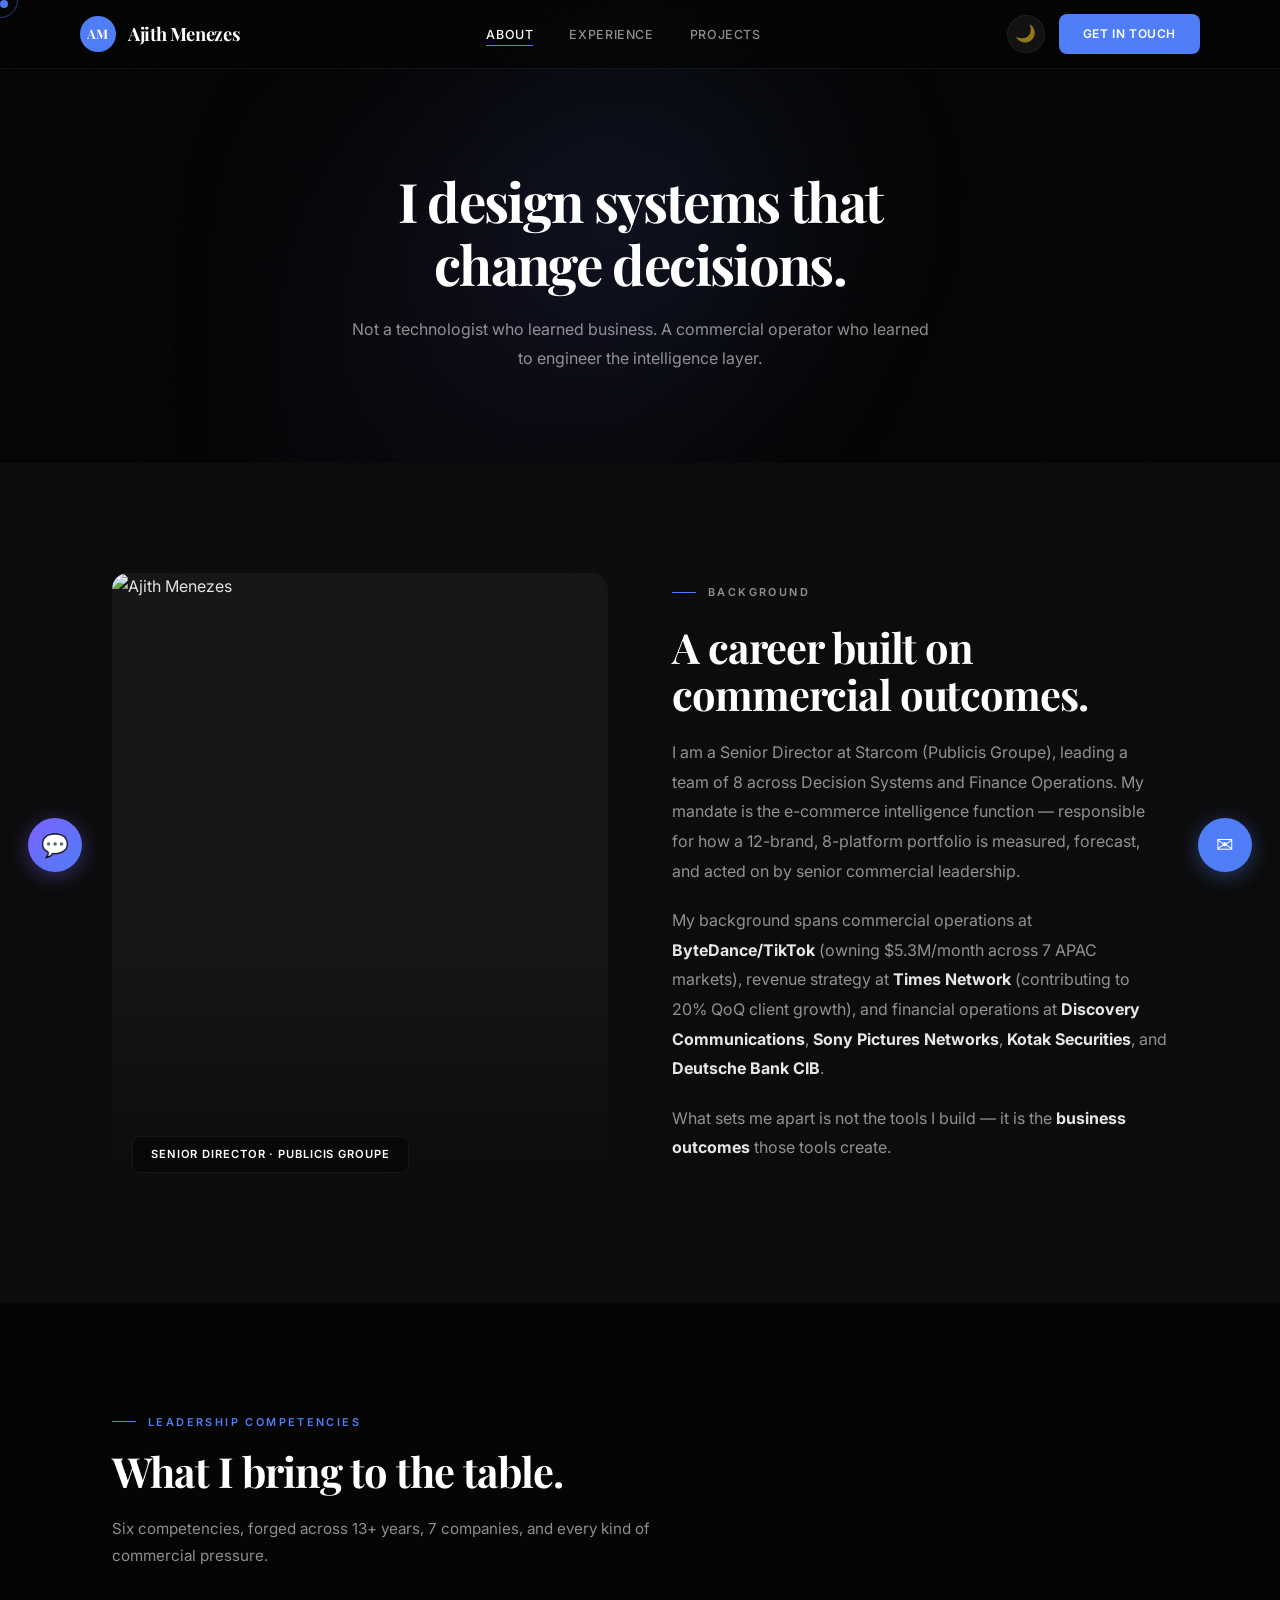
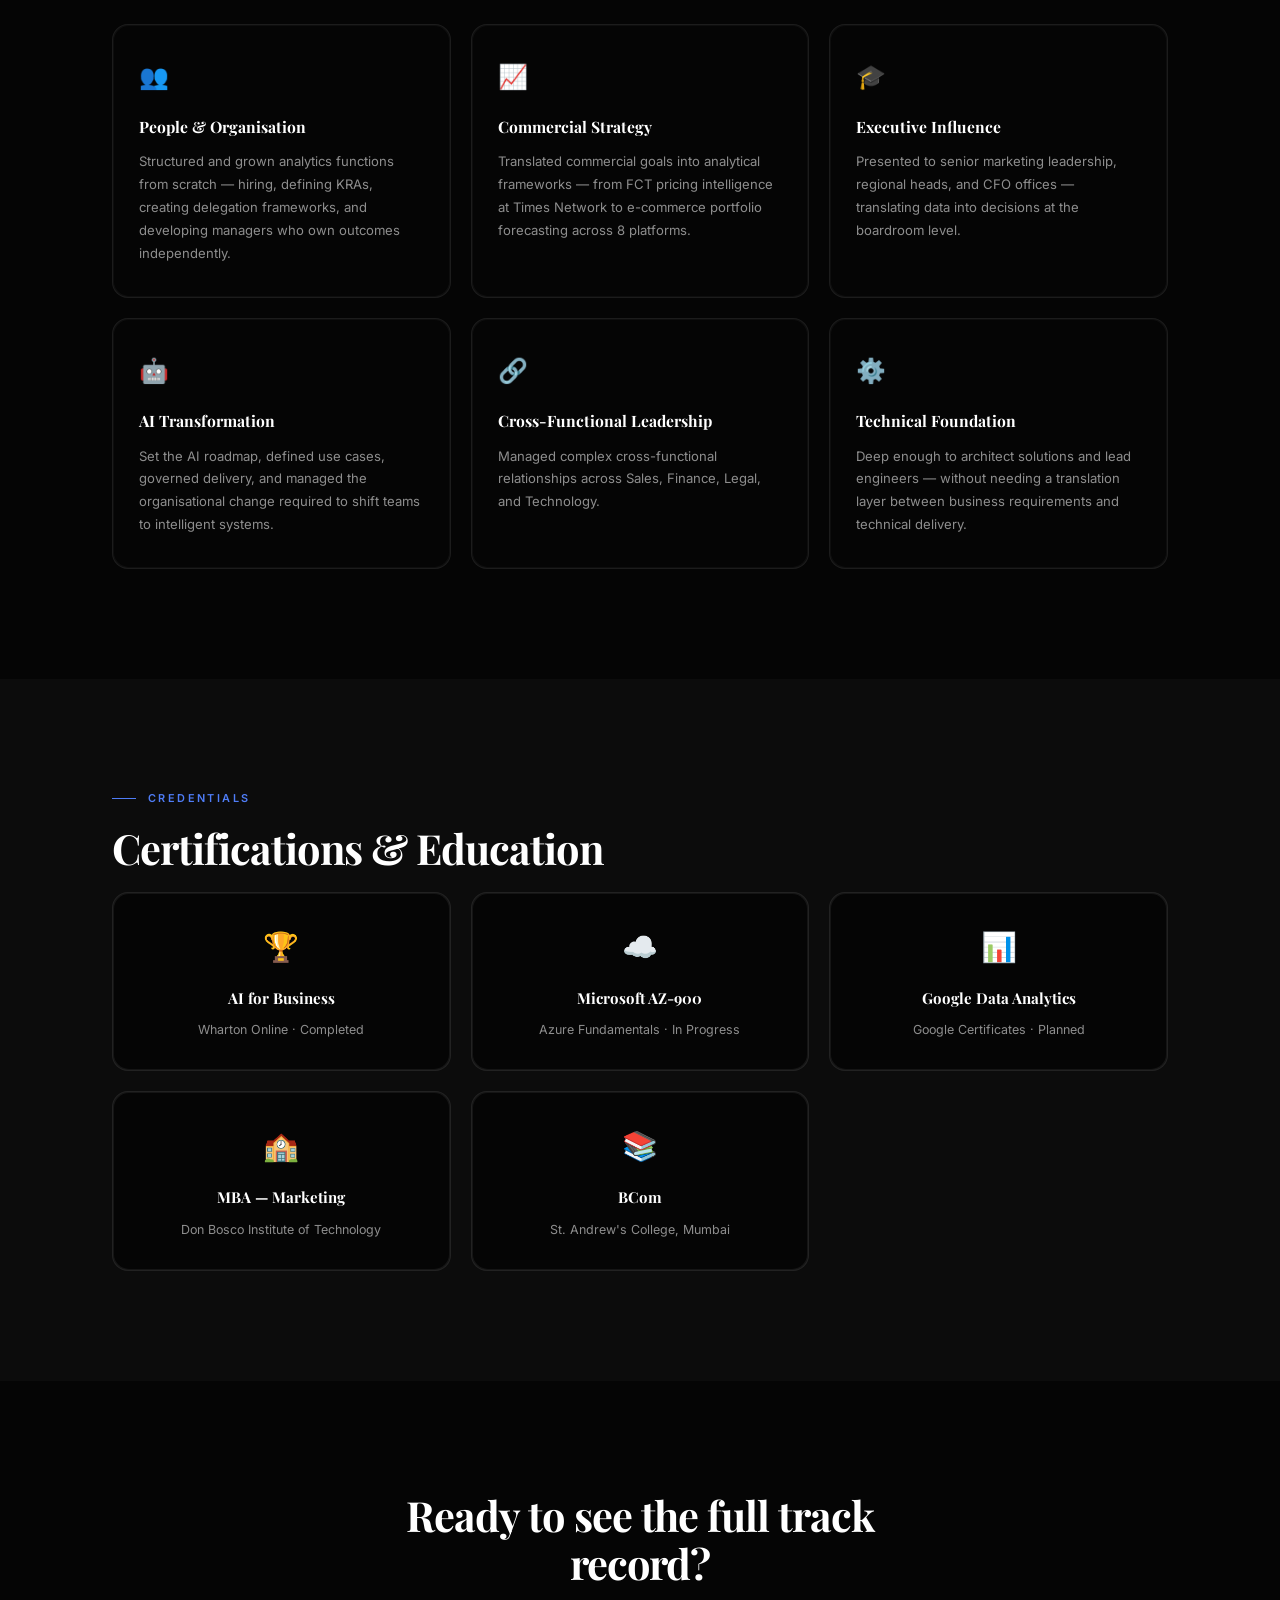
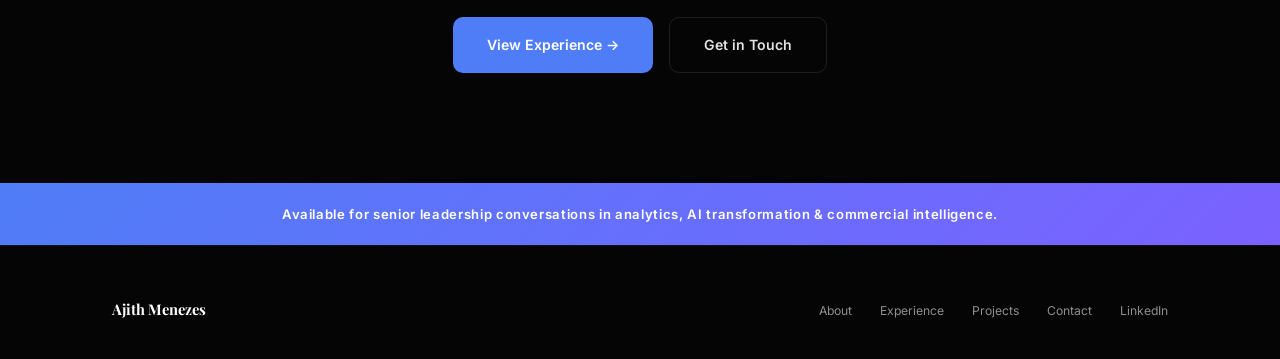
==== commit d4fae0ff: "Add files via upload" ====
--- a/about.html
+++ b/about.html
@@ -28,7 +28,7 @@
   <main id="main">
     <section class="page-hero"><h1 class="reveal">I design systems that<br />change decisions.</h1><p class="reveal reveal-delay-1">Not a technologist who learned business. A commercial operator who learned to engineer the intelligence layer.</p></section>
     <section class="section intro"><div class="container"><div class="intro-grid">
-      <div class="intro-img-wrap reveal"><img src="[data-uri]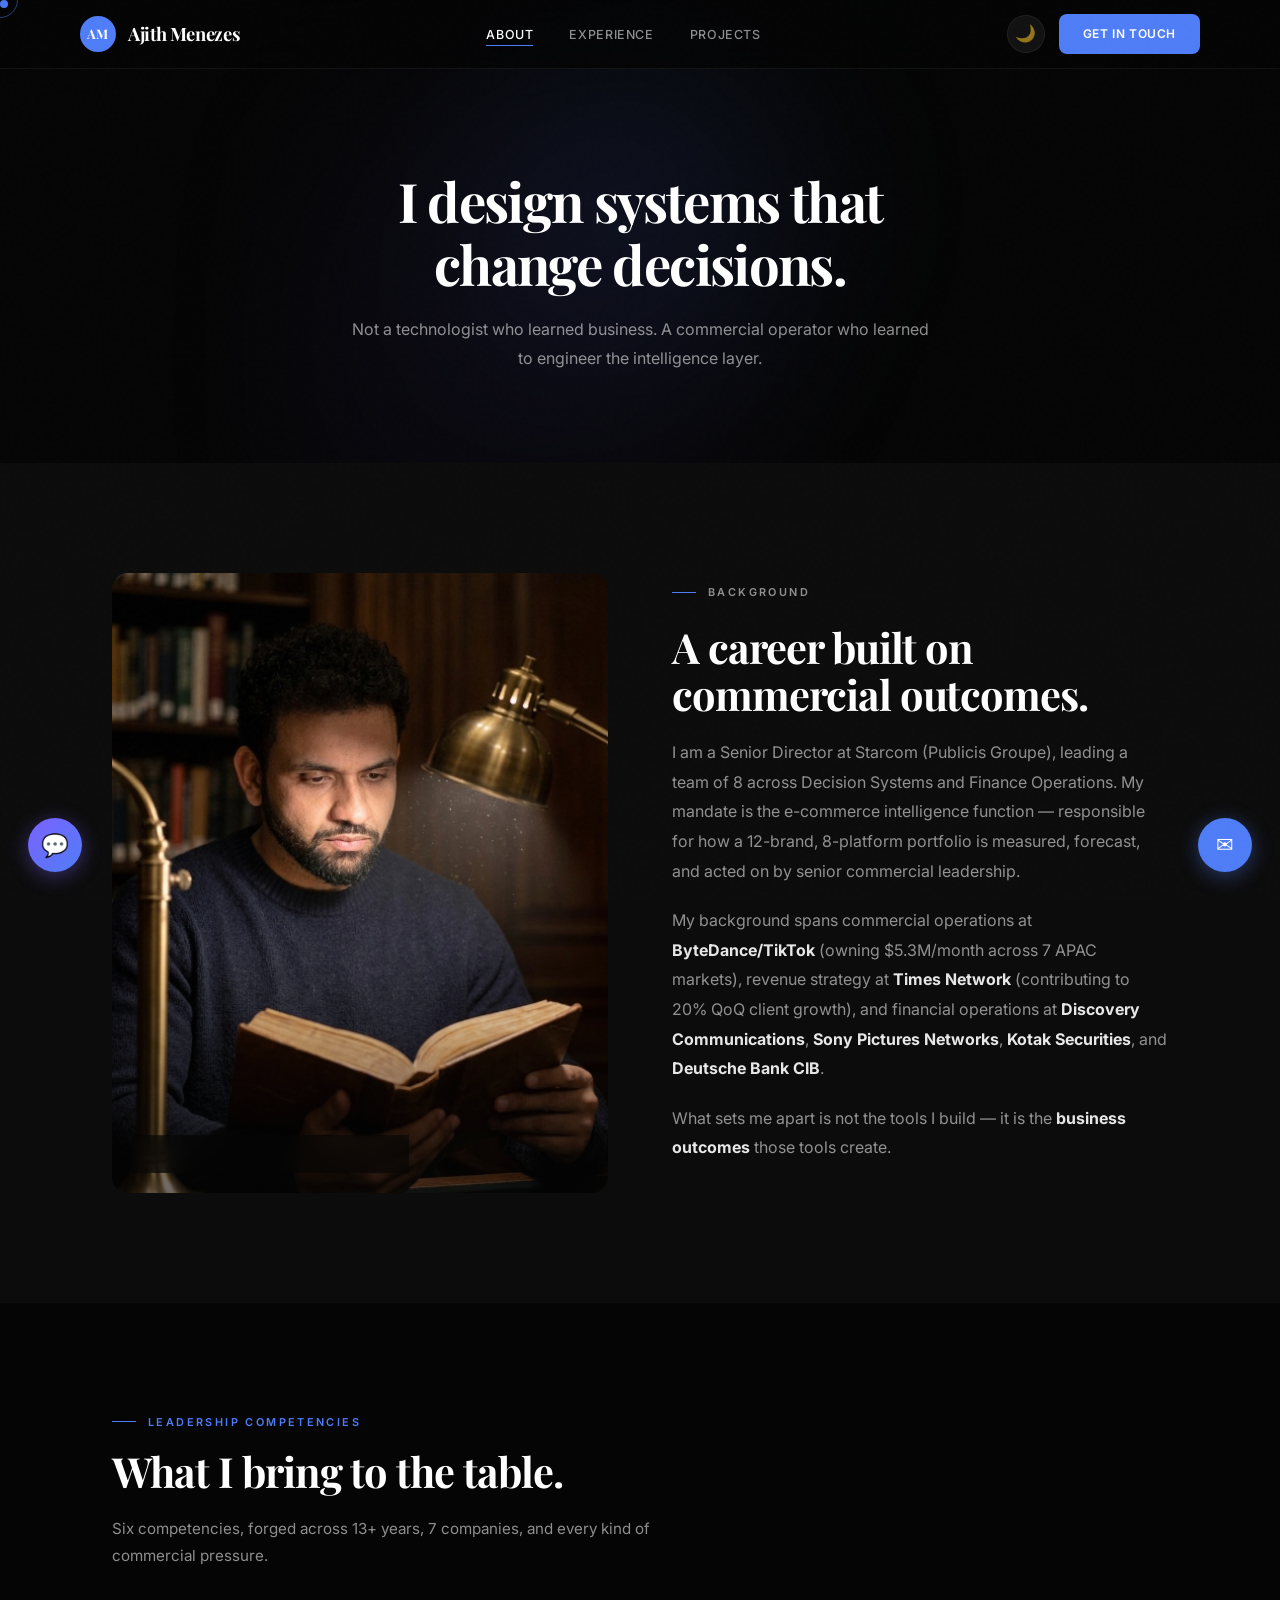
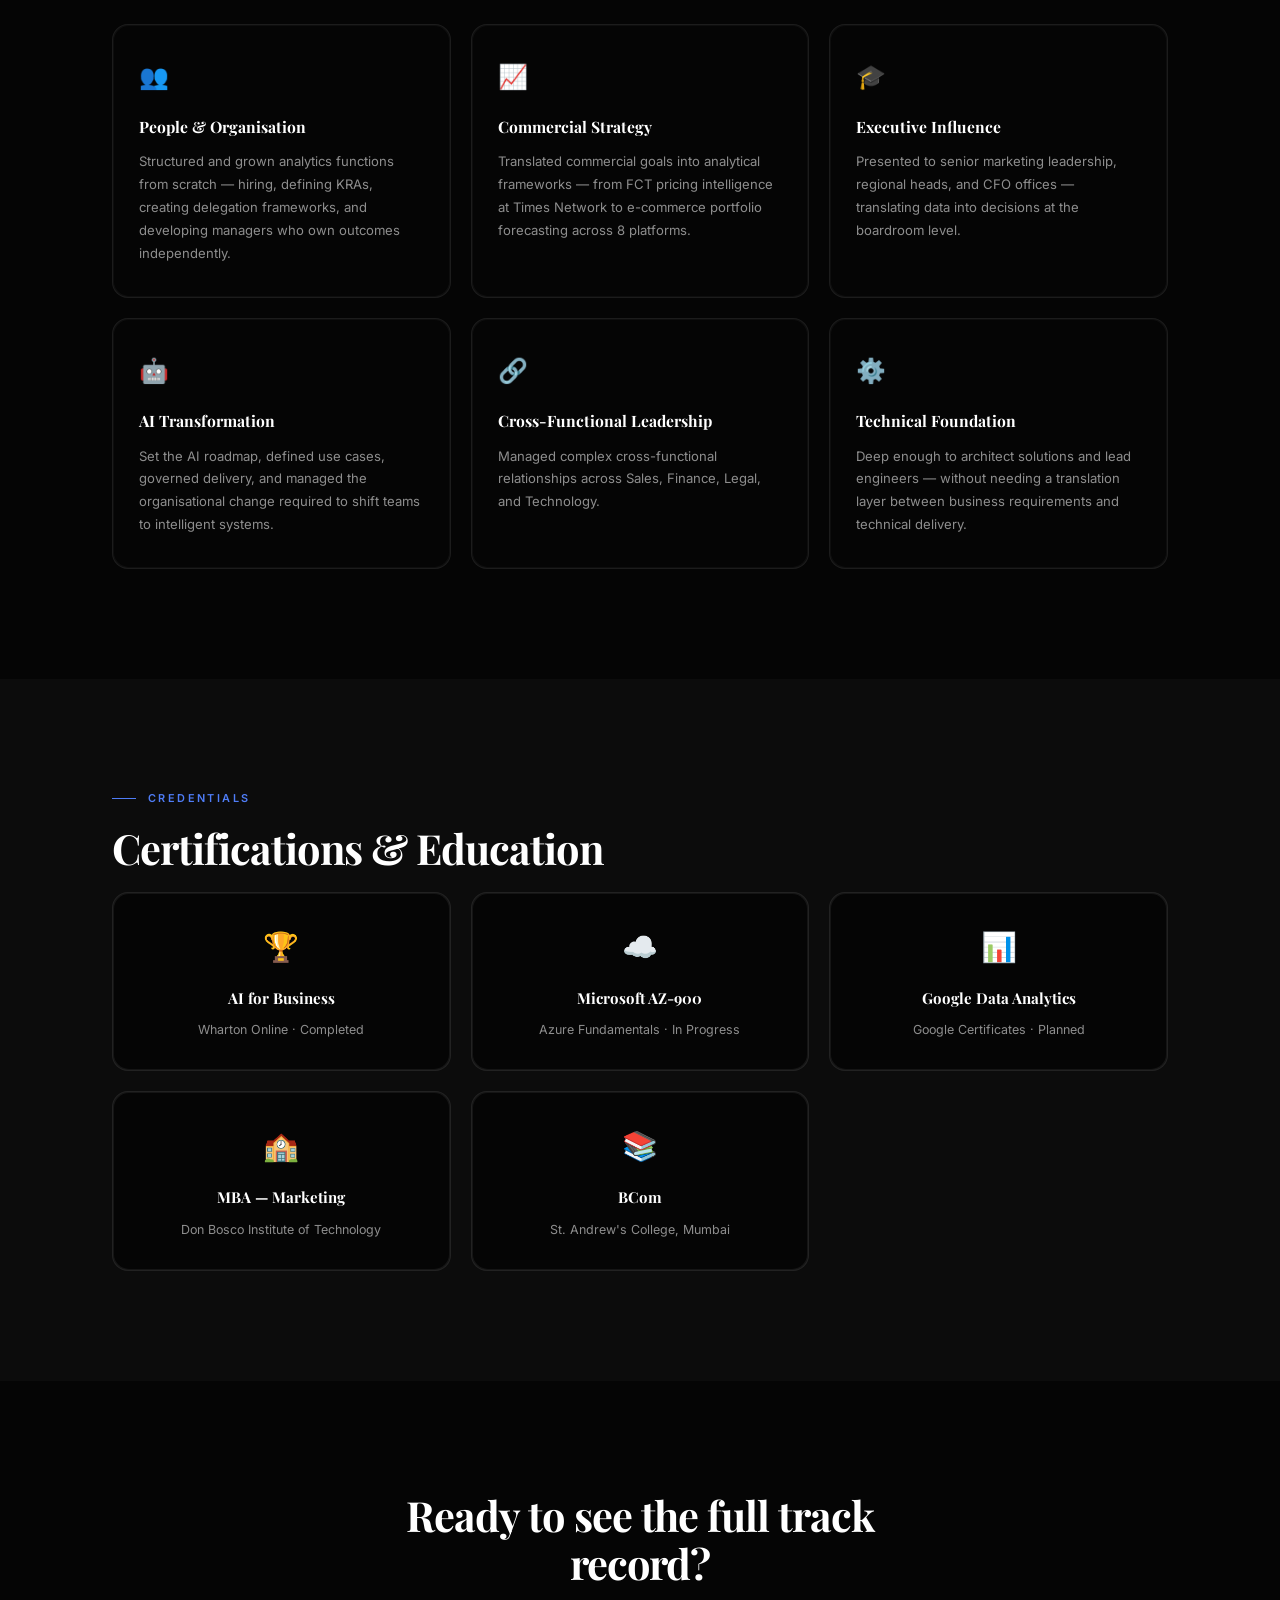
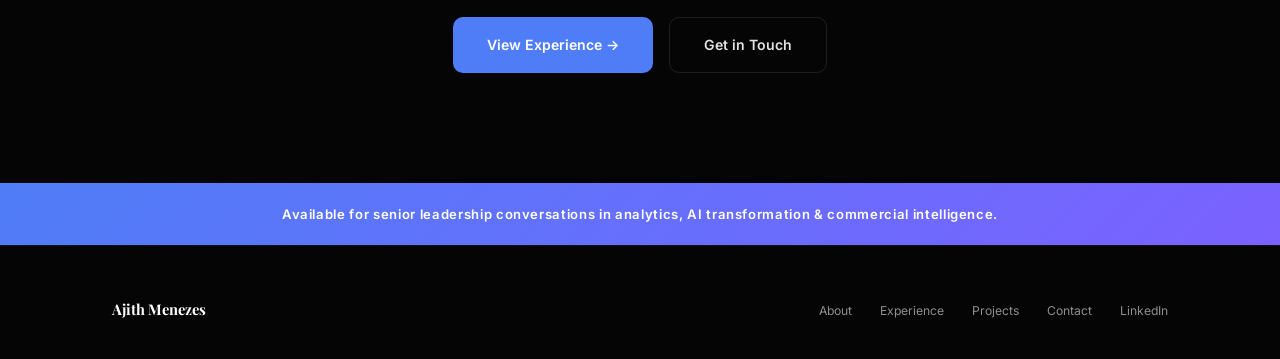
==== commit a5a5b3b8: "Add files via upload" ====
--- a/about.html
+++ b/about.html
@@ -98,4 +98,13 @@
 function sendChat(){var i=document.getElementById("chatInput"),q=i.value.trim();if(!q)return;i.value="";askChat(q)}
 document.getElementById("chatInput").addEventListener("keydown",function(e){if(e.key==="Enter")sendChat()});
 </script>
+
+  <!-- Mobile Bottom Tab Bar -->
+  <nav class="mobile-tab-bar" aria-label="Mobile navigation">
+    <a href="index.html" class="tab-item" aria-label="Home"><svg xmlns="http://www.w3.org/2000/svg" viewBox="0 0 24 24" fill="none" stroke="currentColor" stroke-linecap="round" stroke-linejoin="round"><path d="M3 10.5L12 3l9 7.5"/><path d="M5 10v9a1 1 0 001 1h3v-5a1 1 0 011-1h4a1 1 0 011 1v5h3a1 1 0 001-1v-9"/></svg><span>Home</span></a>
+    <a href="about.html" class="tab-item active" aria-current="page" aria-label="About"><svg xmlns="http://www.w3.org/2000/svg" viewBox="0 0 24 24" fill="none" stroke="currentColor" stroke-linecap="round" stroke-linejoin="round"><circle cx="12" cy="8" r="4"/><path d="M20 21c0-3.87-3.58-7-8-7s-8 3.13-8 7"/></svg><span>About</span></a>
+    <a href="experience.html" class="tab-item" aria-label="Experience"><svg xmlns="http://www.w3.org/2000/svg" viewBox="0 0 24 24" fill="none" stroke="currentColor" stroke-linecap="round" stroke-linejoin="round"><rect x="2" y="7" width="20" height="14" rx="2"/><path d="M16 7V5a2 2 0 00-2-2h-4a2 2 0 00-2 2v2"/></svg><span>Experience</span></a>
+    <a href="projects.html" class="tab-item" aria-label="Projects"><svg xmlns="http://www.w3.org/2000/svg" viewBox="0 0 24 24" fill="none" stroke="currentColor" stroke-linecap="round" stroke-linejoin="round"><path d="M12 2L2 7l10 5 10-5-10-5z"/><path d="M2 17l10 5 10-5"/><path d="M2 12l10 5 10-5"/></svg><span>Projects</span></a>
+    <a href="contact.html" class="tab-item" aria-label="Contact"><svg xmlns="http://www.w3.org/2000/svg" viewBox="0 0 24 24" fill="none" stroke="currentColor" stroke-linecap="round" stroke-linejoin="round"><rect x="2" y="4" width="20" height="16" rx="2"/><path d="M22 7l-10 6L2 7"/></svg><span>Contact</span></a>
+  </nav>
 </body></html>
--- a/styles.css
+++ b/styles.css
@@ -299,3 +299,173 @@
 
 .cmd-overlay{position:fixed;inset:0;background:rgba(0,0,0,.6);backdrop-filter:blur(8px);-webkit-backdrop-filter:blur(8px);z-index:100000;opacity:0;visibility:hidden;transition:all .25s ease;display:flex;align-items:flex-start;justify-content:center;padding-top:18vh}.cmd-overlay.open{opacity:1;visibility:visible}.cmd-box{background:var(--bg-alt);border:1px solid var(--border-light);border-radius:16px;width:560px;max-width:92vw;box-shadow:0 20px 60px rgba(0,0,0,.5);transform:translateY(-20px) scale(.96);transition:transform .25s cubic-bezier(.22,1,.36,1);overflow:hidden}.cmd-overlay.open .cmd-box{transform:translateY(0) scale(1)}.cmd-input-wrap{display:flex;align-items:center;padding:16px 20px;border-bottom:1px solid var(--border);gap:12px}.cmd-input-wrap svg{width:20px;height:20px;stroke:var(--text-dim);flex-shrink:0}.cmd-input{flex:1;background:none;border:none;color:var(--text-heading);font-size:1rem;font-family:var(--font-body);outline:none}.cmd-input::placeholder{color:var(--text-dimmer)}.cmd-kbd{font-size:.65rem;color:var(--text-dimmer);background:var(--toggle-bg);border:1px solid var(--border);padding:2px 8px;border-radius:4px}.cmd-results{max-height:340px;overflow-y:auto;padding:8px}.cmd-item{display:flex;align-items:center;gap:14px;padding:12px 16px;border-radius:10px;cursor:pointer;transition:background .15s;text-decoration:none;color:var(--text)}.cmd-item:hover,.cmd-item.active{background:var(--accent-glow)}.cmd-item-icon{width:36px;height:36px;border-radius:8px;background:var(--toggle-bg);display:flex;align-items:center;justify-content:center;font-size:1.1rem;flex-shrink:0}.cmd-item:hover .cmd-item-icon{background:var(--accent);color:#fff}.cmd-item-text h4{font-size:.85rem;font-weight:600;color:var(--text-heading);margin-bottom:2px}.cmd-item-text p{font-size:.72rem;color:var(--text-dim)}.cmd-empty{text-align:center;padding:32px;color:var(--text-dimmer);font-size:.85rem}.cmd-footer{display:flex;justify-content:center;gap:16px;padding:10px;border-top:1px solid var(--border);font-size:.65rem;color:var(--text-dimmer)}
 .chat-widget{position:fixed;bottom:28px;left:28px;z-index:9999}.chat-toggle{width:54px;height:54px;border-radius:50%;background:linear-gradient(135deg,var(--accent-2),var(--accent));color:#fff;border:none;cursor:pointer;display:flex;align-items:center;justify-content:center;font-size:1.4rem;box-shadow:0 4px 20px rgba(123,97,255,.4);transition:all var(--transition)}.chat-toggle:hover{transform:scale(1.08)}.chat-toggle .chat-close{display:none}.chat-widget.open .chat-toggle .chat-open{display:none}.chat-widget.open .chat-toggle .chat-close{display:block}.chat-panel{position:absolute;bottom:66px;left:0;width:360px;max-width:calc(100vw - 40px);background:var(--bg-alt);border:1px solid var(--border-light);border-radius:16px;box-shadow:0 20px 60px rgba(0,0,0,.4);opacity:0;visibility:hidden;transform:translateY(10px) scale(.95);transition:all .3s cubic-bezier(.22,1,.36,1);overflow:hidden}.chat-widget.open .chat-panel{opacity:1;visibility:visible;transform:translateY(0) scale(1)}.chat-header{background:linear-gradient(135deg,var(--accent-2),var(--accent));color:#fff;padding:16px 20px;display:flex;align-items:center;gap:12px}.chat-header-dot{width:10px;height:10px;border-radius:50%;background:#00D4AA;animation:chatPulse 2s infinite}@keyframes chatPulse{0%,100%{opacity:1}50%{opacity:.4}}.chat-header h4{font-size:.88rem;font-weight:600}.chat-header p{font-size:.68rem;opacity:.8}.chat-messages{height:300px;overflow-y:auto;padding:16px;display:flex;flex-direction:column;gap:12px}.chat-msg{max-width:85%;padding:10px 14px;border-radius:12px;font-size:.82rem;line-height:1.6;animation:msgIn .3s ease}@keyframes msgIn{from{opacity:0;transform:translateY(8px)}to{opacity:1;transform:translateY(0)}}.chat-msg.bot{background:var(--bg-glass);border:1px solid var(--border);align-self:flex-start;border-bottom-left-radius:4px}.chat-msg.user{background:var(--accent);color:#fff;align-self:flex-end;border-bottom-right-radius:4px}.chat-msg.typing span{display:inline-block;width:6px;height:6px;background:var(--text-dim);border-radius:50%;margin:0 2px;animation:typDot 1.4s infinite}.chat-msg.typing span:nth-child(2){animation-delay:.2s}.chat-msg.typing span:nth-child(3){animation-delay:.4s}@keyframes typDot{0%,60%,100%{transform:translateY(0)}30%{transform:translateY(-6px)}}.chat-suggestions{display:flex;flex-wrap:wrap;gap:6px;padding:0 16px 12px}.chat-suggestions button{background:var(--toggle-bg);border:1px solid var(--border);color:var(--text-dim);font-size:.7rem;padding:5px 12px;border-radius:20px;cursor:pointer;transition:all .2s;font-family:var(--font-body)}.chat-suggestions button:hover{background:var(--accent-glow);border-color:var(--accent);color:var(--accent)}.chat-input-wrap{display:flex;padding:12px 16px;border-top:1px solid var(--border);gap:8px}.chat-input{flex:1;background:var(--toggle-bg);border:1px solid var(--border);color:var(--text);font-size:.82rem;padding:10px 14px;border-radius:10px;outline:none;font-family:var(--font-body)}.chat-input:focus{border-color:var(--accent)}.chat-send{width:38px;height:38px;border-radius:10px;background:var(--accent);color:#fff;border:none;cursor:pointer;display:flex;align-items:center;justify-content:center;font-size:1rem}@media(max-width:768px){.chat-widget{bottom:20px;left:20px}.chat-toggle{width:48px;height:48px}.chat-panel{width:calc(100vw - 40px)}}
+
+
+/* =======================================================================
+   MOBILE BOTTOM TAB BAR — World-Class Navigation Redesign
+   Replaces hamburger menu with a persistent bottom tab bar on mobile.
+   ======================================================================= */
+
+/* ---------- Tab‑bar base (hidden on desktop) ---------- */
+.mobile-tab-bar{
+  display:none;
+}
+
+/* ---------- Mobile overrides (≤ 768 px) ---------- */
+@media(max-width:768px){
+
+  /* ---- Show the tab bar ---- */
+  .mobile-tab-bar{
+    display:flex;
+    position:fixed;
+    bottom:0;left:0;right:0;
+    z-index:10000;
+    height:68px;
+    padding-bottom:env(safe-area-inset-bottom,0px);
+    background:var(--nav-bg);
+    backdrop-filter:blur(28px) saturate(1.4);
+    -webkit-backdrop-filter:blur(28px) saturate(1.4);
+    border-top:1px solid var(--border);
+    justify-content:space-around;
+    align-items:center;
+    transition:background var(--transition);
+  }
+
+  /* ---- Individual tab ---- */
+  .tab-item{
+    display:flex;
+    flex-direction:column;
+    align-items:center;
+    justify-content:center;
+    gap:3px;
+    flex:1;
+    text-decoration:none;
+    -webkit-tap-highlight-color:transparent;
+    position:relative;
+    padding:8px 0 4px;
+    transition:color var(--transition-fast),transform .15s ease;
+    color:var(--text-dimmer);
+  }
+
+  .tab-item svg{
+    width:22px;height:22px;
+    stroke-width:1.8;
+    transition:color var(--transition-fast),transform .2s ease;
+  }
+
+  .tab-item span{
+    font-family:var(--font-body);
+    font-size:.6rem;
+    font-weight:600;
+    letter-spacing:.04em;
+    text-transform:uppercase;
+    transition:color var(--transition-fast);
+  }
+
+  /* ---- Active state ---- */
+  .tab-item.active{
+    color:var(--accent);
+  }
+
+  /* Glowing top indicator for active tab */
+  .tab-item.active::before{
+    content:'';
+    position:absolute;
+    top:-1px;
+    left:50%;
+    transform:translateX(-50%);
+    width:28px;
+    height:3px;
+    border-radius:0 0 3px 3px;
+    background:var(--accent);
+    box-shadow:0 2px 12px rgba(79,125,247,.5),0 0 20px rgba(79,125,247,.2);
+    animation:tabIndicatorIn .35s cubic-bezier(.22,1,.36,1) both;
+  }
+
+  @keyframes tabIndicatorIn{
+    0%{width:0;opacity:0}
+    100%{width:28px;opacity:1}
+  }
+
+  /* Active tab icon slight bounce */
+  .tab-item.active svg{
+    transform:translateY(-1px);
+  }
+
+  /* Soft glow behind active icon */
+  .tab-item.active::after{
+    content:'';
+    position:absolute;
+    top:4px;
+    left:50%;
+    transform:translateX(-50%);
+    width:40px;
+    height:40px;
+    border-radius:50%;
+    background:var(--accent-glow);
+    z-index:-1;
+    opacity:.7;
+    pointer-events:none;
+  }
+
+  /* ---- Hover / press states ---- */
+  .tab-item:hover{
+    color:var(--text-dim);
+  }
+
+  .tab-item:active{
+    transform:scale(.88);
+  }
+
+  /* ---- Hide hamburger menu elements ---- */
+  .menu-toggle,
+  .nav-close-btn,
+  .nav-overlay{
+    display:none!important;
+  }
+
+  /* Hide the slide‑out nav‑links panel entirely */
+  .nav-links{
+    display:none!important;
+  }
+
+  /* ---- Simplified top nav: logo + theme toggle only ---- */
+  .nav-inner{
+    height:56px;
+  }
+
+  .nav-actions{
+    gap:10px;
+  }
+
+  /* ---- Hide FAB contact — contact lives in the tab bar ---- */
+  .fab-contact{
+    display:none!important;
+  }
+
+  /* ---- Reposition back‑to‑top above tab bar ---- */
+  .back-to-top{
+    bottom:calc(80px + env(safe-area-inset-bottom,0px));
+    right:16px;
+    width:38px;height:38px;
+  }
+
+  /* ---- Reposition chat widget above tab bar ---- */
+  .chat-widget{
+    bottom:calc(78px + env(safe-area-inset-bottom,0px));
+    left:16px;
+  }
+  .chat-toggle{
+    width:48px;height:48px;
+  }
+
+  /* ---- Body padding so content isn't hidden behind tab bar ---- */
+  body{
+    padding-bottom:calc(68px + env(safe-area-inset-bottom,0px));
+  }
+
+  /* ---- Footer extra bottom margin for tab bar ---- */
+  .footer{
+    padding-bottom:calc(50px + env(safe-area-inset-bottom,0px));
+  }
+}
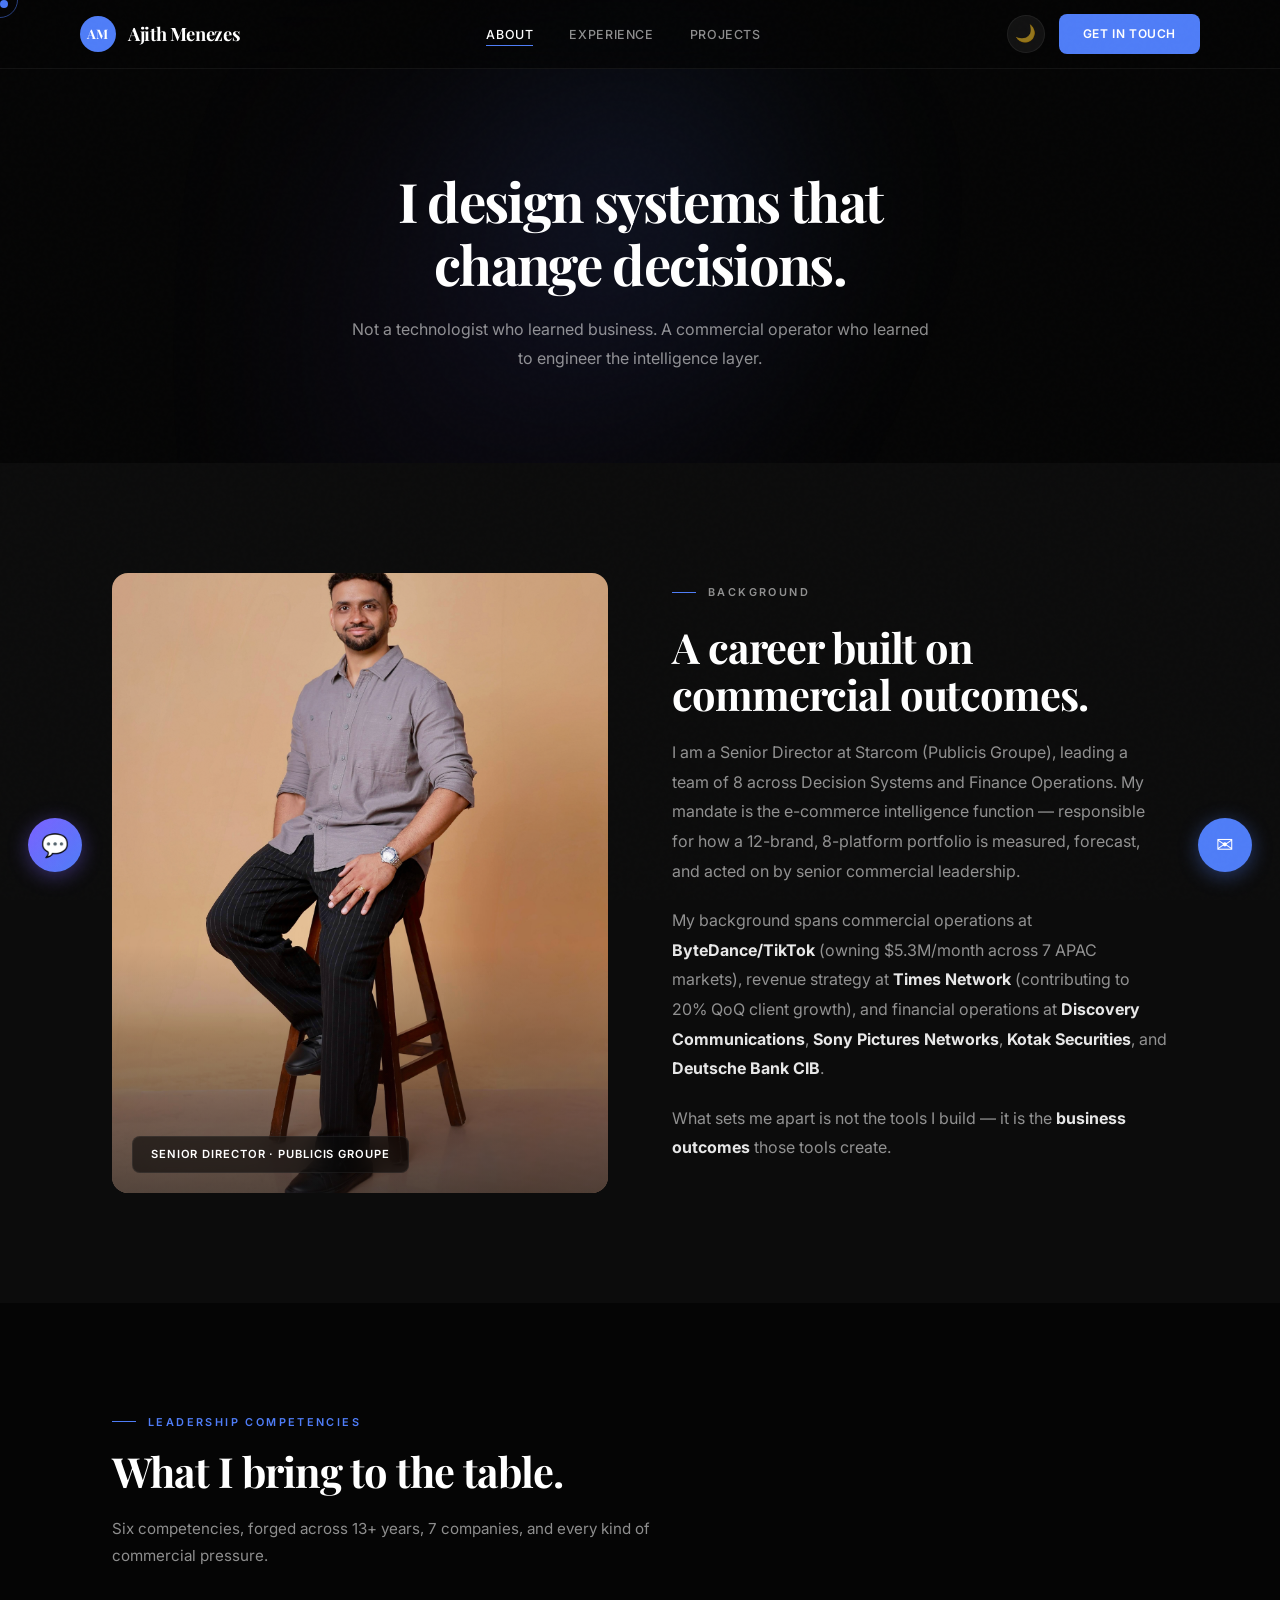
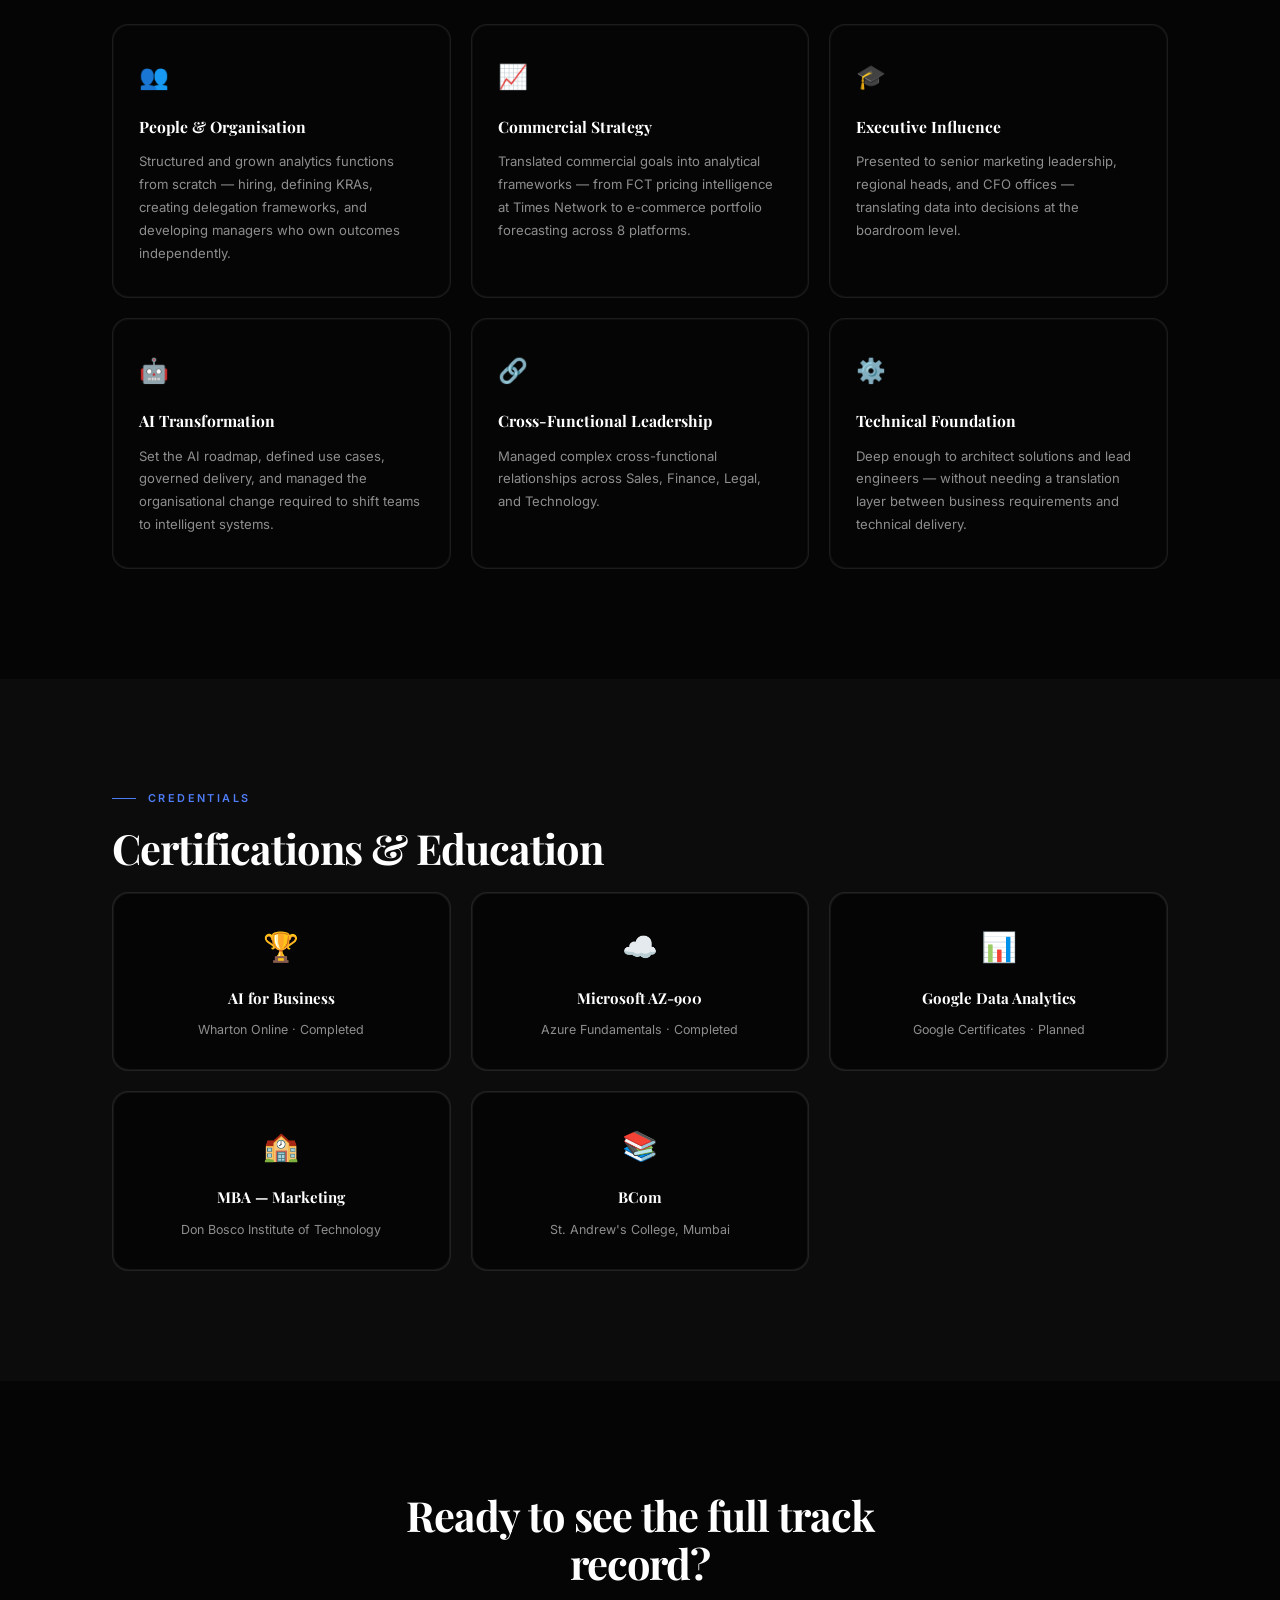
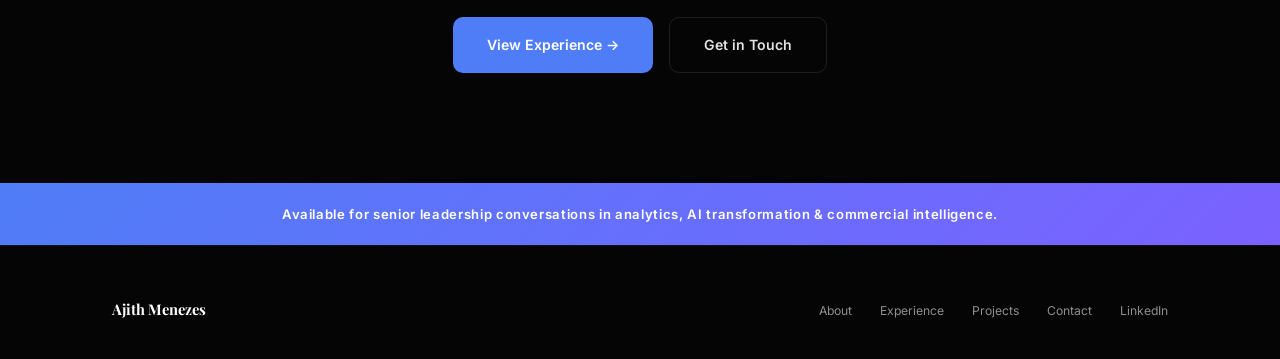
==== commit 93bbac2a: "Update about.html" ====
--- a/about.html
+++ b/about.html
@@ -31,7 +31,7 @@
       <div class="intro-img-wrap reveal"><img src="images/about-img-1.jpg" loading="lazy" alt="Ajith Menezes" width="500" height="625" /><span class="intro-tag">Senior Director &middot; Publicis Groupe</span></div>
       <div class="intro-text"><p class="section-label reveal">Background</p><h2 class="section-title reveal reveal-delay-1">A career built on commercial outcomes.</h2><p class="reveal reveal-delay-2">I am a Senior Director at Starcom (Publicis Groupe), leading a team of 8 across Decision Systems and Finance Operations. My mandate is the e-commerce intelligence function &mdash; responsible for how a 12-brand, 8-platform portfolio is measured, forecast, and acted on by senior commercial leadership.</p><p class="reveal reveal-delay-3">My background spans commercial operations at <strong>ByteDance/TikTok</strong> (owning $5.3M/month across 7 APAC markets), revenue strategy at <strong>Times Network</strong> (contributing to 20% QoQ client growth), and financial operations at <strong>Discovery Communications</strong>, <strong>Sony Pictures Networks</strong>, <strong>Kotak Securities</strong>, and <strong>Deutsche Bank CIB</strong>.</p><p class="reveal reveal-delay-4">What sets me apart is not the tools I build &mdash; it is the <strong>business outcomes</strong> those tools create.</p></div></div></div></section>
     <section class="section"><div class="container"><p class="section-label reveal">Leadership Competencies</p><h2 class="section-title reveal reveal-delay-1">What I bring to the table.</h2><p class="section-sub reveal reveal-delay-2">Six competencies, forged across 13+ years, 7 companies, and every kind of commercial pressure.</p><div class="feat-grid"><div class="feat-card reveal"><div class="feat-icon">&#128101;</div><h3>People &amp; Organisation</h3><p>Structured and grown analytics functions from scratch &mdash; hiring, defining KRAs, creating delegation frameworks, and developing managers who own outcomes independently.</p></div><div class="feat-card reveal reveal-delay-1"><div class="feat-icon">&#128200;</div><h3>Commercial Strategy</h3><p>Translated commercial goals into analytical frameworks &mdash; from FCT pricing intelligence at Times Network to e-commerce portfolio forecasting across 8 platforms.</p></div><div class="feat-card reveal reveal-delay-2"><div class="feat-icon">&#127891;</div><h3>Executive Influence</h3><p>Presented to senior marketing leadership, regional heads, and CFO offices &mdash; translating data into decisions at the boardroom level.</p></div><div class="feat-card reveal reveal-delay-3"><div class="feat-icon">&#129302;</div><h3>AI Transformation</h3><p>Set the AI roadmap, defined use cases, governed delivery, and managed the organisational change required to shift teams to intelligent systems.</p></div><div class="feat-card reveal reveal-delay-4"><div class="feat-icon">&#128279;</div><h3>Cross-Functional Leadership</h3><p>Managed complex cross-functional relationships across Sales, Finance, Legal, and Technology.</p></div><div class="feat-card reveal reveal-delay-5"><div class="feat-icon">&#9881;&#65039;</div><h3>Technical Foundation</h3><p>Deep enough to architect solutions and lead engineers &mdash; without needing a translation layer between business requirements and technical delivery.</p></div></div></div></section>
-    <section class="section" style="background:var(--bg-alt);"><div class="container"><p class="section-label reveal">Credentials</p><h2 class="section-title reveal reveal-delay-1">Certifications &amp; Education</h2><div class="cert-grid"><div class="cert-card reveal"><div class="cert-icon">&#127942;</div><h4>AI for Business</h4><p>Wharton Online &middot; Completed</p></div><div class="cert-card reveal reveal-delay-1"><div class="cert-icon">&#9729;&#65039;</div><h4>Microsoft AZ-900</h4><p>Azure Fundamentals &middot; In Progress</p></div><div class="cert-card reveal reveal-delay-2"><div class="cert-icon">&#128202;</div><h4>Google Data Analytics</h4><p>Google Certificates &middot; Planned</p></div></div><div class="cert-grid" style="margin-top:20px;"><div class="cert-card reveal"><div class="cert-icon">&#127979;</div><h4>MBA &mdash; Marketing</h4><p>Don Bosco Institute of Technology</p></div><div class="cert-card reveal reveal-delay-1"><div class="cert-icon">&#128218;</div><h4>BCom</h4><p>St. Andrew&#39;s College, Mumbai</p></div></div></div></section>
+    <section class="section" style="background:var(--bg-alt);"><div class="container"><p class="section-label reveal">Credentials</p><h2 class="section-title reveal reveal-delay-1">Certifications &amp; Education</h2><div class="cert-grid"><div class="cert-card reveal"><div class="cert-icon">&#127942;</div><h4>AI for Business</h4><p>Wharton Online &middot; Completed</p></div><div class="cert-card reveal reveal-delay-1"><div class="cert-icon">&#9729;&#65039;</div><h4>Microsoft AZ-900</h4><p>Azure Fundamentals &middot; Completed</p></div><div class="cert-card reveal reveal-delay-2"><div class="cert-icon">&#128202;</div><h4>Google Data Analytics</h4><p>Google Certificates &middot; Planned</p></div></div><div class="cert-grid" style="margin-top:20px;"><div class="cert-card reveal"><div class="cert-icon">&#127979;</div><h4>MBA &mdash; Marketing</h4><p>Don Bosco Institute of Technology</p></div><div class="cert-card reveal reveal-delay-1"><div class="cert-icon">&#128218;</div><h4>BCom</h4><p>St. Andrew&#39;s College, Mumbai</p></div></div></div></section>
     <section class="section" style="text-align:center;"><div class="container"><h2 class="section-title reveal" style="max-width:600px;margin:0 auto;">Ready to see the full track record?</h2><div class="hero-btns reveal reveal-delay-1" style="justify-content:center;margin-top:30px;"><a href="experience.html" class="btn-primary">View Experience &rarr;</a><a href="contact.html" class="btn-outline">Get in Touch</a></div></div></section>
   </main>
 
@@ -107,4 +107,4 @@
     <a href="projects.html" class="tab-item" aria-label="Projects"><svg xmlns="http://www.w3.org/2000/svg" viewBox="0 0 24 24" fill="none" stroke="currentColor" stroke-linecap="round" stroke-linejoin="round"><path d="M12 2L2 7l10 5 10-5-10-5z"/><path d="M2 17l10 5 10-5"/><path d="M2 12l10 5 10-5"/></svg><span>Projects</span></a>
     <a href="contact.html" class="tab-item" aria-label="Contact"><svg xmlns="http://www.w3.org/2000/svg" viewBox="0 0 24 24" fill="none" stroke="currentColor" stroke-linecap="round" stroke-linejoin="round"><rect x="2" y="4" width="20" height="16" rx="2"/><path d="M22 7l-10 6L2 7"/></svg><span>Contact</span></a>
   </nav>
-</body></html>+</body></html>
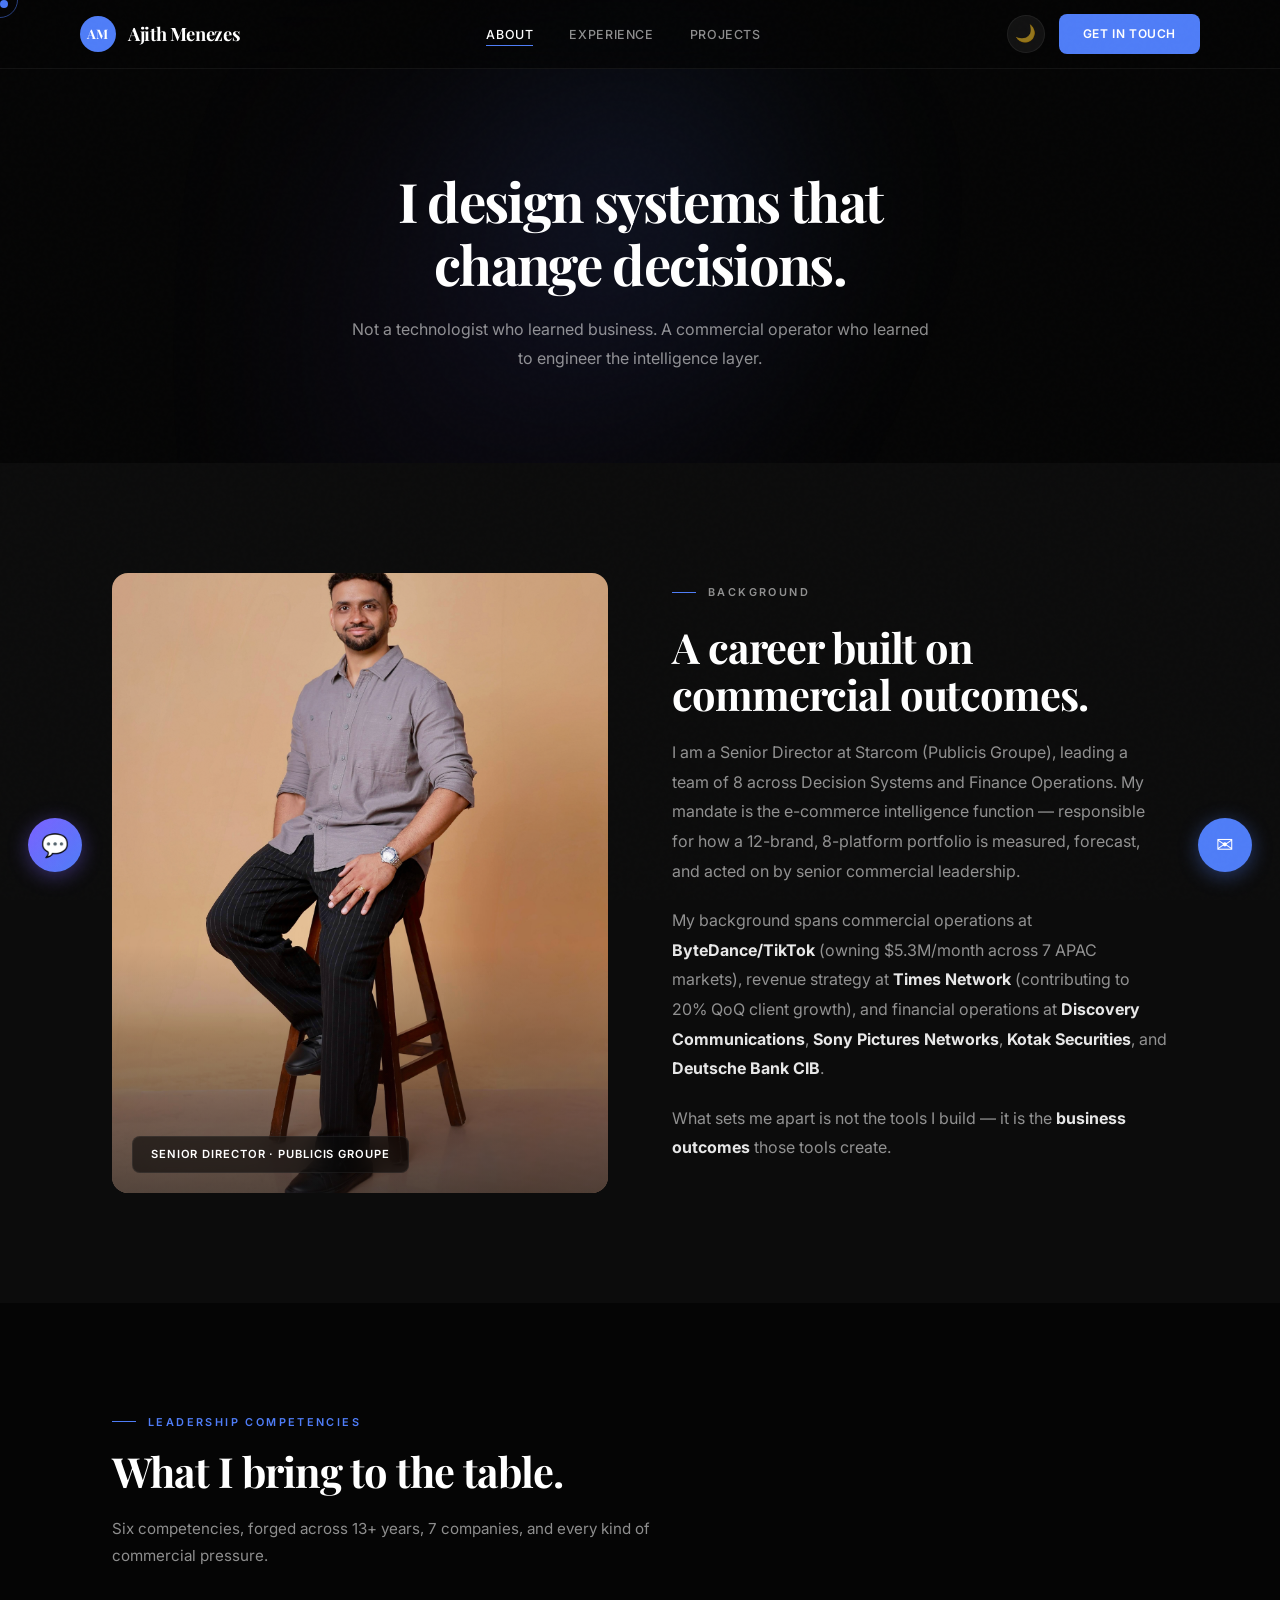
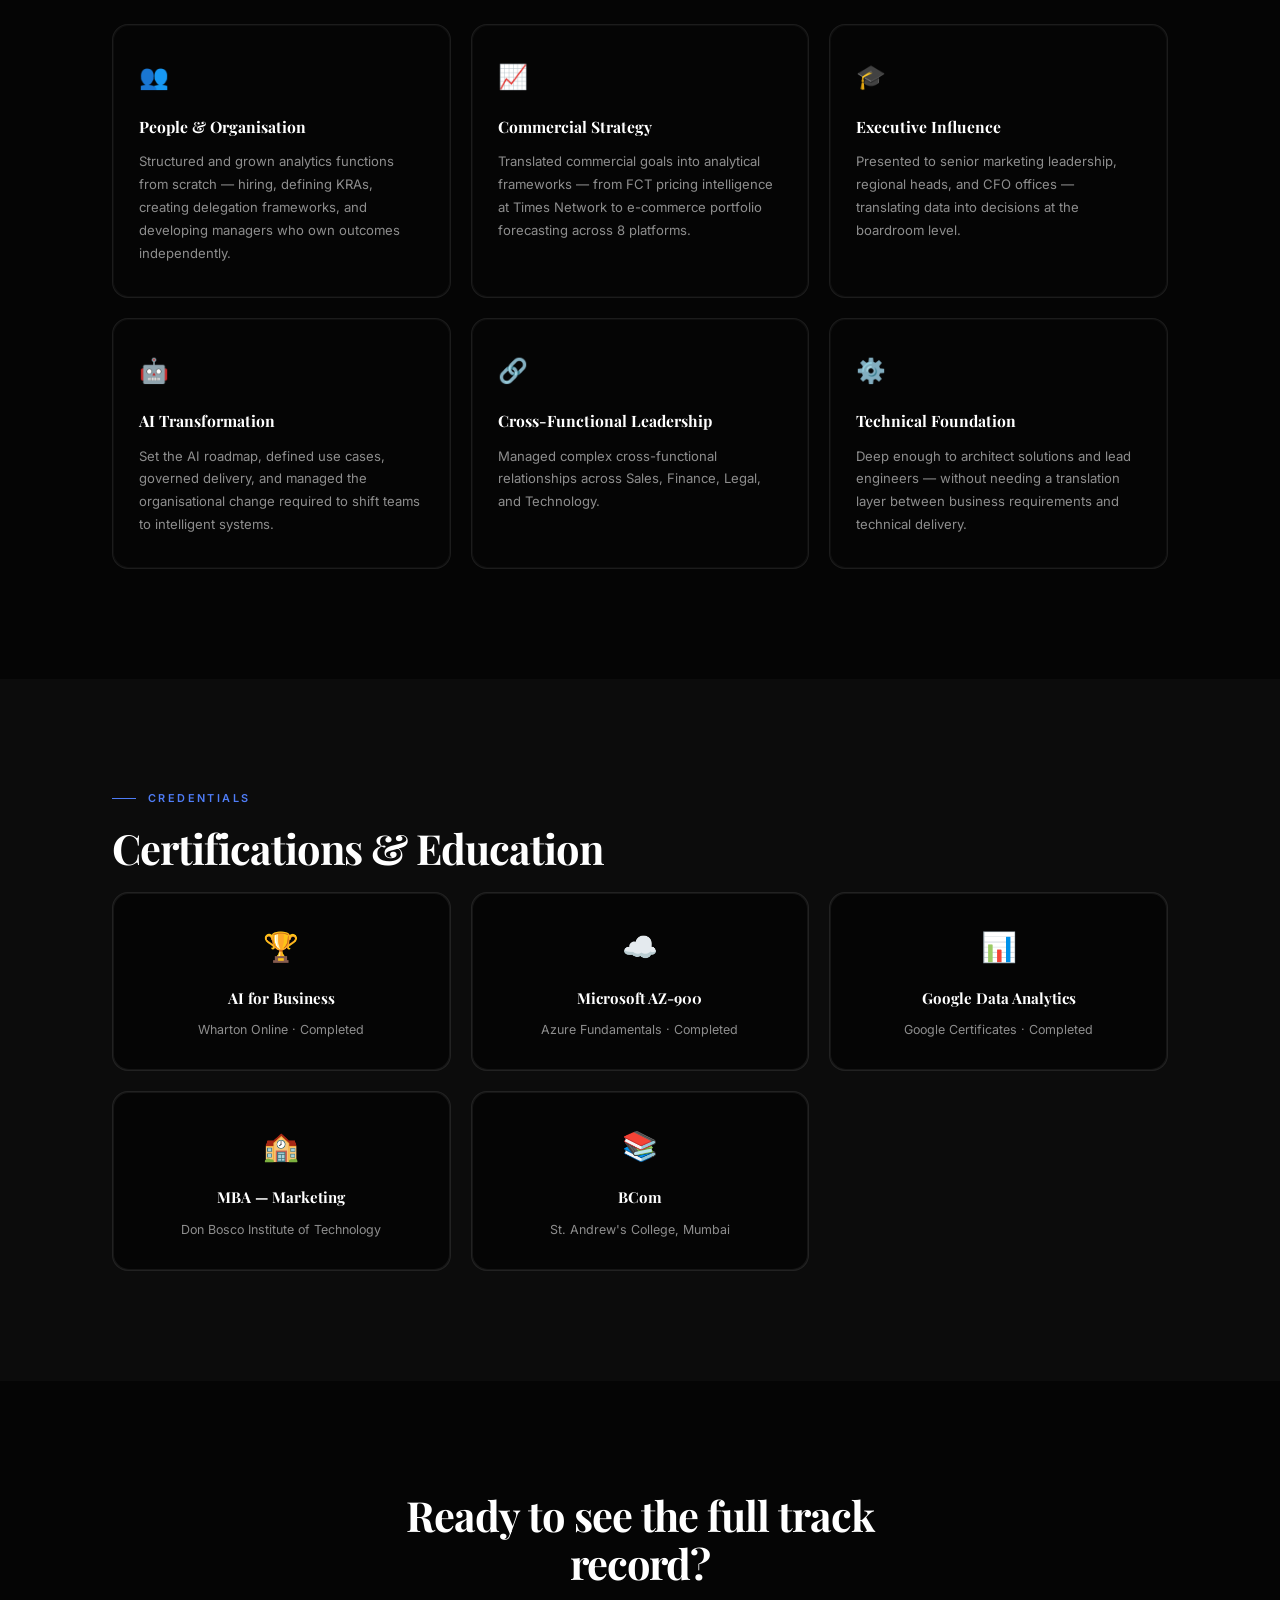
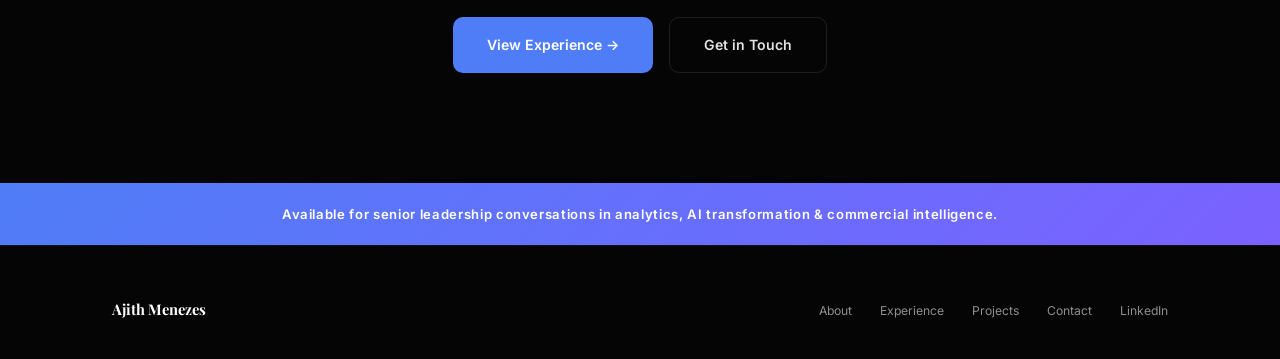
==== commit 7f6712c3: "Update about.html" ====
--- a/about.html
+++ b/about.html
@@ -31,7 +31,7 @@
       <div class="intro-img-wrap reveal"><img src="images/about-img-1.jpg" loading="lazy" alt="Ajith Menezes" width="500" height="625" /><span class="intro-tag">Senior Director &middot; Publicis Groupe</span></div>
       <div class="intro-text"><p class="section-label reveal">Background</p><h2 class="section-title reveal reveal-delay-1">A career built on commercial outcomes.</h2><p class="reveal reveal-delay-2">I am a Senior Director at Starcom (Publicis Groupe), leading a team of 8 across Decision Systems and Finance Operations. My mandate is the e-commerce intelligence function &mdash; responsible for how a 12-brand, 8-platform portfolio is measured, forecast, and acted on by senior commercial leadership.</p><p class="reveal reveal-delay-3">My background spans commercial operations at <strong>ByteDance/TikTok</strong> (owning $5.3M/month across 7 APAC markets), revenue strategy at <strong>Times Network</strong> (contributing to 20% QoQ client growth), and financial operations at <strong>Discovery Communications</strong>, <strong>Sony Pictures Networks</strong>, <strong>Kotak Securities</strong>, and <strong>Deutsche Bank CIB</strong>.</p><p class="reveal reveal-delay-4">What sets me apart is not the tools I build &mdash; it is the <strong>business outcomes</strong> those tools create.</p></div></div></div></section>
     <section class="section"><div class="container"><p class="section-label reveal">Leadership Competencies</p><h2 class="section-title reveal reveal-delay-1">What I bring to the table.</h2><p class="section-sub reveal reveal-delay-2">Six competencies, forged across 13+ years, 7 companies, and every kind of commercial pressure.</p><div class="feat-grid"><div class="feat-card reveal"><div class="feat-icon">&#128101;</div><h3>People &amp; Organisation</h3><p>Structured and grown analytics functions from scratch &mdash; hiring, defining KRAs, creating delegation frameworks, and developing managers who own outcomes independently.</p></div><div class="feat-card reveal reveal-delay-1"><div class="feat-icon">&#128200;</div><h3>Commercial Strategy</h3><p>Translated commercial goals into analytical frameworks &mdash; from FCT pricing intelligence at Times Network to e-commerce portfolio forecasting across 8 platforms.</p></div><div class="feat-card reveal reveal-delay-2"><div class="feat-icon">&#127891;</div><h3>Executive Influence</h3><p>Presented to senior marketing leadership, regional heads, and CFO offices &mdash; translating data into decisions at the boardroom level.</p></div><div class="feat-card reveal reveal-delay-3"><div class="feat-icon">&#129302;</div><h3>AI Transformation</h3><p>Set the AI roadmap, defined use cases, governed delivery, and managed the organisational change required to shift teams to intelligent systems.</p></div><div class="feat-card reveal reveal-delay-4"><div class="feat-icon">&#128279;</div><h3>Cross-Functional Leadership</h3><p>Managed complex cross-functional relationships across Sales, Finance, Legal, and Technology.</p></div><div class="feat-card reveal reveal-delay-5"><div class="feat-icon">&#9881;&#65039;</div><h3>Technical Foundation</h3><p>Deep enough to architect solutions and lead engineers &mdash; without needing a translation layer between business requirements and technical delivery.</p></div></div></div></section>
-    <section class="section" style="background:var(--bg-alt);"><div class="container"><p class="section-label reveal">Credentials</p><h2 class="section-title reveal reveal-delay-1">Certifications &amp; Education</h2><div class="cert-grid"><div class="cert-card reveal"><div class="cert-icon">&#127942;</div><h4>AI for Business</h4><p>Wharton Online &middot; Completed</p></div><div class="cert-card reveal reveal-delay-1"><div class="cert-icon">&#9729;&#65039;</div><h4>Microsoft AZ-900</h4><p>Azure Fundamentals &middot; Completed</p></div><div class="cert-card reveal reveal-delay-2"><div class="cert-icon">&#128202;</div><h4>Google Data Analytics</h4><p>Google Certificates &middot; Planned</p></div></div><div class="cert-grid" style="margin-top:20px;"><div class="cert-card reveal"><div class="cert-icon">&#127979;</div><h4>MBA &mdash; Marketing</h4><p>Don Bosco Institute of Technology</p></div><div class="cert-card reveal reveal-delay-1"><div class="cert-icon">&#128218;</div><h4>BCom</h4><p>St. Andrew&#39;s College, Mumbai</p></div></div></div></section>
+    <section class="section" style="background:var(--bg-alt);"><div class="container"><p class="section-label reveal">Credentials</p><h2 class="section-title reveal reveal-delay-1">Certifications &amp; Education</h2><div class="cert-grid"><div class="cert-card reveal"><div class="cert-icon">&#127942;</div><h4>AI for Business</h4><p>Wharton Online &middot; Completed</p></div><div class="cert-card reveal reveal-delay-1"><div class="cert-icon">&#9729;&#65039;</div><h4>Microsoft AZ-900</h4><p>Azure Fundamentals &middot; Completed</p></div><div class="cert-card reveal reveal-delay-2"><div class="cert-icon">&#128202;</div><h4>Google Data Analytics</h4><p>Google Certificates &middot; Completed</p></div></div><div class="cert-grid" style="margin-top:20px;"><div class="cert-card reveal"><div class="cert-icon">&#127979;</div><h4>MBA &mdash; Marketing</h4><p>Don Bosco Institute of Technology</p></div><div class="cert-card reveal reveal-delay-1"><div class="cert-icon">&#128218;</div><h4>BCom</h4><p>St. Andrew&#39;s College, Mumbai</p></div></div></div></section>
     <section class="section" style="text-align:center;"><div class="container"><h2 class="section-title reveal" style="max-width:600px;margin:0 auto;">Ready to see the full track record?</h2><div class="hero-btns reveal reveal-delay-1" style="justify-content:center;margin-top:30px;"><a href="experience.html" class="btn-primary">View Experience &rarr;</a><a href="contact.html" class="btn-outline">Get in Touch</a></div></div></section>
   </main>
 
